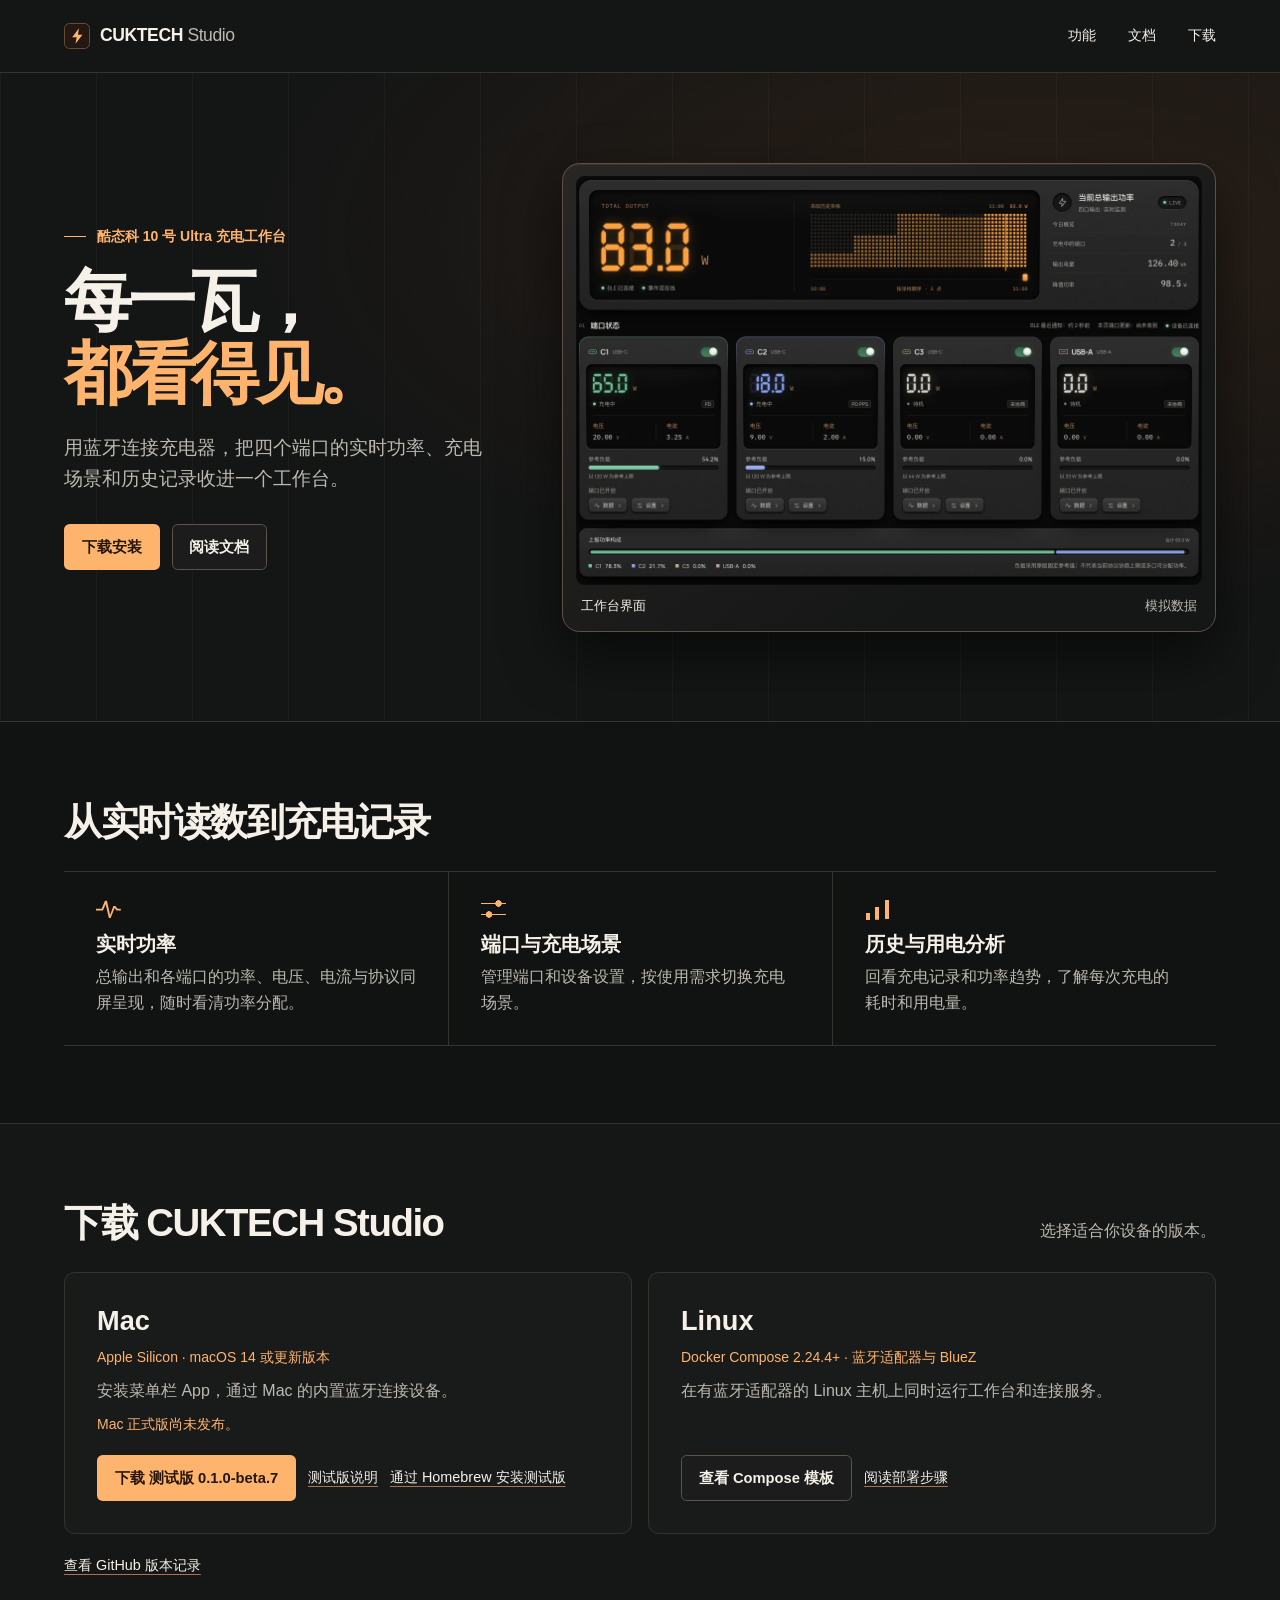
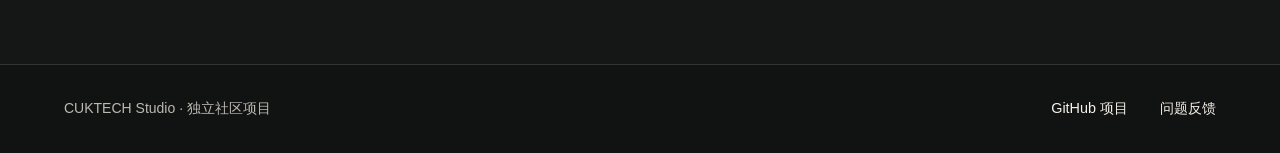
==== docs/index.html @ e1bb34a0 "Show verified public Mac downloads on the product site Agent: Codex Task: p1-release-index" ====
<!doctype html>
<html lang="zh-CN">
<head>
  <meta charset="utf-8">
  <meta name="viewport" content="width=device-width, initial-scale=1">
  <meta name="theme-color" content="#111212">
  <link rel="icon" type="image/png" sizes="64x64" href="./assets/icon.png">
  <meta name="description" content="CUKTECH Studio 是为酷态科 10 号 Ultra 打造的社区充电工作台。查看实时功率、管理端口与充电场景，并下载 Mac 或 Linux 测试版。">
  <title>CUKTECH Studio · 酷态科充电工作台</title>
  <link rel="stylesheet" href="./assets/site.css">
  <style>#mac-beta-release[hidden] { display: none; }</style>
</head>
<body>
  <a class="skip-link" href="#main">跳至正文</a>
  <header class="site-header">
    <div class="container header-inner">
      <a class="wordmark" href="./" aria-label="CUKTECH Studio 首页">
        <span class="mark" aria-hidden="true"></span>
        <span>CUKTECH <strong>Studio</strong></span>
      </a>
      <nav aria-label="主导航">
        <a href="#features">功能</a>
        <a href="./guide/">文档</a>
        <a href="#downloads">下载</a>
      </nav>
    </div>
  </header>

  <main id="main" tabindex="-1">
    <section class="hero" aria-labelledby="hero-title">
      <div class="container hero-inner">
        <div class="hero-copy">
          <p class="eyebrow">酷态科 10 号 Ultra 充电工作台</p>
          <h1 id="hero-title">每一瓦，<br><em>都看得见。</em></h1>
          <p class="hero-description">用蓝牙连接充电器，把四个端口的实时功率、充电场景和历史记录收进一个工作台。</p>
          <div class="hero-actions">
            <a class="button primary" href="#downloads">下载安装</a>
            <a class="button secondary" href="./guide/">阅读文档</a>
          </div>
        </div>

        <figure class="instrument">
          <img src="./assets/workbench.webp" width="1256" height="818" alt="工作台总览显示 83 瓦总输出，下方列出四个端口的功率、电压、电流和协议。">
          <figcaption><span>工作台界面</span><span>模拟数据</span></figcaption>
        </figure>
      </div>
    </section>

    <section class="container section" id="features" aria-labelledby="features-title">
      <div class="section-heading">
        <h2 id="features-title">从实时读数到充电记录</h2>
      </div>
      <div class="features">
        <article class="feature">
          <span class="feature-icon waveform" aria-hidden="true"></span>
          <h3>实时功率</h3>
          <p>总输出和各端口的功率、电压、电流与协议同屏呈现，随时看清功率分配。</p>
        </article>
        <article class="feature">
          <span class="feature-icon sliders" aria-hidden="true"></span>
          <h3>端口与充电场景</h3>
          <p>管理端口和设备设置，按使用需求切换充电场景。</p>
        </article>
        <article class="feature">
          <span class="feature-icon bars" aria-hidden="true"></span>
          <h3>历史与用电分析</h3>
          <p>回看充电记录和功率趋势，了解每次充电的耗时和用电量。</p>
        </article>
      </div>
    </section>

    <section class="download-section" id="downloads" aria-labelledby="downloads-title">
      <div class="container section">
        <div class="section-heading">
          <h2 id="downloads-title">下载 CUKTECH Studio</h2>
          <p>选择适合你设备的版本。</p>
        </div>
        <div class="download-grid">
          <article class="download">
            <h3>Mac</h3>
            <p class="requirements">Apple Silicon · macOS 14 或更新版本</p>
            <p>安装菜单栏 App，通过 Mac 的内置蓝牙连接设备。</p>
            <div id="mac-stable" hidden>
              <div class="download-actions">
                <a class="button primary" id="mac-stable-download"></a>
                <a class="text-link" id="mac-stable-release">正式版说明</a>
              </div>
            </div>
            <p class="requirements" id="mac-status" role="status">Mac 版本信息暂不可用，请查看 GitHub Releases。</p>
            <div class="download-actions">
              <a class="button primary" id="mac-beta-download" href="https://github.com/morty626/cuktech-studio-releases/releases">前往 Releases 下载 Mac 版</a>
              <a class="text-link" id="mac-beta-release" hidden>测试版说明</a>
              <a class="text-link" href="./guide/#homebrew">通过 Homebrew 安装测试版</a>
            </div>
          </article>
          <article class="download">
            <h3>Linux</h3>
            <p class="requirements">Docker Compose 2.24.4+ · 蓝牙适配器与 BlueZ</p>
            <p>在有蓝牙适配器的 Linux 主机上同时运行工作台和连接服务。</p>
            <div class="download-actions">
              <a class="button secondary" href="https://raw.githubusercontent.com/morty626/cuktech-studio-releases/main/docker/compose.beta.yaml">查看 Compose 模板</a>
              <a class="text-link" href="./guide/#linux">阅读部署步骤</a>
            </div>
          </article>
        </div>
        <p class="release-link"><a class="text-link" href="https://github.com/morty626/cuktech-studio-releases/releases">查看 GitHub 版本记录</a></p>
      </div>
    </section>
  </main>

  <footer class="site-footer">
    <div class="container footer-inner">
      <p>CUKTECH Studio · 独立社区项目</p>
      <nav aria-label="项目链接">
        <a href="https://github.com/morty626/cuktech-studio-releases">GitHub 项目</a>
        <a href="https://github.com/morty626/cuktech-studio-releases/issues">问题反馈</a>
      </nav>
    </div>
  </footer>
  <script>
    const releaseOrigin = 'https://github.com';
    const releasePath = '/morty626/cuktech-studio-releases/releases';
    const stableVersion = /^(0|[1-9]\d*)\.(0|[1-9]\d*)\.(0|[1-9]\d*)$/;
    const betaVersion = /^(0|[1-9]\d*)\.(0|[1-9]\d*)\.(0|[1-9]\d*)-beta\.[1-9]\d*$/;

    function publicReleasePath(value) {
      if (typeof value !== 'string') throw new Error('Missing release URL');
      const url = new URL(value);
      if (url.origin !== releaseOrigin || value !== releaseOrigin + url.pathname) {
        throw new Error('Invalid release URL');
      }
      return url.pathname;
    }

    function validateChannel(channel, entry) {
      const versionPattern = channel === 'stable' ? stableVersion : betaVersion;
      if (typeof entry?.version !== 'string' || !versionPattern.test(entry.version) ||
          typeof entry.mac_arm64?.sha256 !== 'string' || !/^[a-f0-9]{64}$/.test(entry.mac_arm64.sha256)) {
        throw new Error('Invalid channel metadata');
      }

      const tag = `v${entry.version}`;
      if (publicReleasePath(entry.release) !== `${releasePath}/tag/${tag}` ||
          publicReleasePath(entry.mac_arm64.url) !==
            `${releasePath}/download/${tag}/CUKTECH-Studio-${entry.version}-macos-arm64.zip`) {
        throw new Error('Invalid release paths');
      }
    }

    async function enhanceMacDownloads() {
      const response = await fetch('./channels.json', { mode: 'same-origin', credentials: 'omit', redirect: 'error' });
      if (!response.ok) throw new Error('Channel manifest unavailable');
      const manifest = await response.json();
      if (!manifest || typeof manifest !== 'object' || Array.isArray(manifest) ||
          Object.keys(manifest).some(channel => channel !== 'beta' && channel !== 'stable')) {
        throw new Error('Invalid channel manifest');
      }

      for (const [channel, entry] of Object.entries(manifest)) validateChannel(channel, entry);

      for (const [channel, entry] of Object.entries(manifest)) {
        const download = document.getElementById(`mac-${channel}-download`);
        const release = document.getElementById(`mac-${channel}-release`);
        const label = channel === 'stable' ? '正式版' : '测试版';
        download.href = entry.mac_arm64.url;
        download.textContent = `下载 ${label} ${entry.version}`;
        release.href = entry.release;
        release.hidden = false;
      }

      document.getElementById('mac-stable').hidden = !manifest.stable;
      const status = document.getElementById('mac-status');
      status.hidden = Boolean(manifest.stable);
      status.textContent = manifest.stable ? '' : 'Mac 正式版尚未发布。';
    }

    enhanceMacDownloads().catch(error => console.warn('Mac channel manifest:', error));
  </script>
</body>
</html>
---- docs/assets/site.css ----
:root {
  color-scheme: dark;
  --background: #111212;
  --panel: #191a1a;
  --text: #f5f1e9;
  --muted: #bcb9b1;
  --accent: #ffb46e;
  --line: #343330;
  --content: 78rem;
  --gutter: clamp(1rem, 5vw, 4.5rem);
  font-family: "Avenir Next", "PingFang SC", "Microsoft YaHei", sans-serif;
  line-height: 1.65;
}

* {
  box-sizing: border-box;
}

body {
  margin: 0;
  color: var(--text);
  background: var(--background);
}

h1, h2, h3, p, figure {
  margin: 0;
}

h1, h2, h3 {
  line-height: 1.18;
  text-wrap: balance;
}

a {
  color: inherit;
}

a:focus-visible {
  outline: 2px solid var(--accent);
  outline-offset: 5px;
}

a, section[id] {
  scroll-margin-block-start: 1.5rem;
}

p {
  color: var(--muted);
}

.container {
  width: min(var(--content), 100% - 2 * var(--gutter));
  margin-inline: auto;
}

.skip-link {
  position: absolute;
  z-index: 1;
  top: 0.75rem;
  left: var(--gutter);
  padding: 0.5rem 1rem;
  background: var(--text);
  color: #111212;
  transform: translateY(-180%);
}

.skip-link:focus {
  transform: none;
}

.site-header {
  background: #141515;
  border-block-end: 1px solid var(--line);
}

.header-inner, .footer-inner {
  display: flex;
  align-items: center;
  justify-content: space-between;
  flex-wrap: wrap;
  column-gap: 2rem;
}

.header-inner {
  min-height: 4.5rem;
}

.wordmark {
  display: inline-flex;
  min-height: 2.75rem;
  align-items: center;
  gap: 0.6rem;
  font-size: 1.1rem;
  font-weight: 750;
  letter-spacing: -0.025em;
  text-decoration: none;
}

.wordmark strong {
  color: var(--muted);
  font-weight: 500;
}

.mark {
  display: inline-grid;
  flex: none;
  width: 1.65rem;
  height: 1.65rem;
  place-items: center;
  border: 1px solid #6b4a32;
  border-radius: 0.34rem;
  background: #231912;
}

.mark::before {
  width: 0.82rem;
  height: 0.96rem;
  background: var(--accent);
  clip-path: polygon(63% 0, 12% 58%, 46% 58%, 37% 100%, 90% 42%, 56% 42%);
  content: "";
}

.header-inner nav, .footer-inner nav {
  display: flex;
  flex-wrap: wrap;
  align-items: center;
  gap: clamp(0.9rem, 3vw, 2rem);
}

.header-inner nav a, .footer-inner nav a {
  display: inline-flex;
  min-height: 2.75rem;
  align-items: center;
  font-size: 0.9rem;
  text-decoration: none;
}

.header-inner nav a:hover, .header-inner nav a[aria-current],
.footer-inner nav a:hover {
  color: var(--accent);
}

.hero {
  overflow: clip;
  border-block-end: 1px solid var(--line);
  background:
    radial-gradient(ellipse at 82% 25%, #7c451e36 0%, transparent 54%),
    repeating-linear-gradient(90deg, #ede0d009 0 1px, transparent 1px 6rem),
    #141515;
}

.hero-inner {
  display: grid;
  grid-template-columns: minmax(0, 0.82fr) minmax(0, 1.18fr);
  align-items: center;
  gap: clamp(1.75rem, 3.4vw, 3.5rem);
  padding-block: clamp(3rem, 7vw, 7rem);
}

.eyebrow {
  display: flex;
  align-items: center;
  gap: 0.7rem;
  color: var(--accent);
  font-size: 0.875rem;
  font-weight: 650;
}

.eyebrow::before {
  width: 1.35rem;
  height: 1px;
  background: currentColor;
  content: "";
}

.hero h1 {
  margin-block: 1rem 1.4rem;
  font-size: clamp(2.65rem, 5.3vw, 5rem);
  font-weight: 800;
  line-height: 1.08;
  letter-spacing: -0.065em;
}

.hero h1 em {
  color: var(--accent);
  font-style: normal;
}

.hero-description {
  max-width: 23em;
  font-size: clamp(1.03rem, 1.5vw, 1.17rem);
}

.hero-actions, .download-actions {
  display: flex;
  align-items: center;
  flex-wrap: wrap;
  gap: 0.75rem;
}

.hero-actions {
  margin-block-start: 1.85rem;
}

.button {
  display: inline-flex;
  min-height: 2.85rem;
  align-items: center;
  justify-content: center;
  padding: 0.55rem 1.05rem;
  border: 1px solid transparent;
  border-radius: 0.35rem;
  font-size: 0.92rem;
  font-weight: 650;
  text-decoration: none;
}

.primary {
  color: #261608;
  background: var(--accent);
}

.primary:hover {
  background: #ffd0a2;
}

.secondary {
  border-color: #5c5349;
  background: #1b1c1b;
}

.secondary:hover {
  border-color: var(--accent);
  color: var(--accent);
}

.instrument {
  min-width: 0;
  padding: clamp(0.5rem, 1vw, 0.85rem);
  overflow: hidden;
  border: 1px solid #5e5044;
  border-radius: clamp(0.65rem, 1.4vw, 1.1rem);
  background: linear-gradient(143deg, #292725, #151616 75%);
  box-shadow: 0 24px 55px #0008, inset 0 1px #fff1;
}

.instrument img {
  display: block;
  width: 100%;
  height: auto;
  border: 1px solid #0c0c0c;
  border-radius: 0.5rem;
  background: #101010;
}

.instrument figcaption {
  display: flex;
  justify-content: space-between;
  gap: 0.7rem;
  padding: 0.65rem 0.35rem 0.06rem;
  color: var(--muted);
  font-size: 0.8125rem;
}

.instrument figcaption span:first-child {
  color: var(--text);
}

.section {
  padding-block: clamp(3rem, 6vw, 5rem);
}

.section-heading {
  display: flex;
  align-items: baseline;
  justify-content: space-between;
  flex-wrap: wrap;
  gap: 0.65rem 1.5rem;
  margin-block-end: 1.65rem;
}

.section-heading h2, .guide h2 {
  font-size: clamp(1.65rem, 3vw, 2.45rem);
  letter-spacing: -0.038em;
}

.features {
  display: grid;
  grid-template-columns: repeat(3, minmax(0, 1fr));
  border-block: 1px solid var(--line);
}

.feature {
  padding: 1.65rem clamp(1.2rem, 2.5vw, 2rem) 1.75rem;
}

.feature + .feature {
  border-inline-start: 1px solid var(--line);
}

.feature h3, .download h3 {
  margin-block: 0.8rem 0.5rem;
  font-size: 1.25rem;
}

.feature-icon {
  display: block;
  width: 1.55rem;
  height: 1.35rem;
  color: var(--accent);
}

.waveform {
  background: currentColor;
  clip-path: polygon(0 49%, 23% 49%, 36% 12%, 44% 12%, 57% 78%, 70% 36%, 78% 36%, 87% 49%, 100% 49%, 100% 57%, 83% 57%, 75% 46%, 59% 92%, 52% 92%, 39% 28%, 28% 57%, 0 57%);
}

.sliders {
  background:
    radial-gradient(circle at 70% 25%, currentColor 0 3px, transparent 3.5px),
    radial-gradient(circle at 32% 75%, currentColor 0 3px, transparent 3.5px),
    linear-gradient(currentColor, currentColor) 0 25% / 100% 1px no-repeat,
    linear-gradient(currentColor, currentColor) 0 75% / 100% 1px no-repeat;
}

.bars {
  background:
    linear-gradient(currentColor, currentColor) 1px bottom / 4px 32% no-repeat,
    linear-gradient(currentColor, currentColor) center bottom / 4px 58% no-repeat,
    linear-gradient(currentColor, currentColor) calc(100% - 1px) bottom / 4px 88% no-repeat;
}

.download-section {
  border-block-start: 1px solid var(--line);
  background: #151616;
}

.download-grid {
  display: grid;
  grid-template-columns: repeat(2, minmax(0, 1fr));
  gap: 1rem;
}

.download {
  display: flex;
  flex-direction: column;
  align-items: flex-start;
  gap: 0.55rem;
  padding: clamp(1.25rem, 3vw, 2rem);
  border: 1px solid var(--line);
  border-radius: 0.65rem;
  background: var(--panel);
}

.download h3 {
  margin: 0;
  font-size: 1.7rem;
}

.requirements {
  color: var(--accent);
  font-size: 0.875rem;
}

.download-actions {
  margin-block-start: auto;
  padding-block-start: 0.65rem;
}

.text-link, .guide-content a {
  color: var(--text);
  text-decoration-color: #aa7250;
  text-underline-offset: 0.25em;
}

.text-link:hover, .guide-content a:hover {
  color: var(--accent);
}

.download-actions .text-link, .release-link a, .guide-nav a {
  display: inline-flex;
  min-height: 2.75rem;
  align-items: center;
  font-size: 0.9rem;
}

.release-link {
  margin-block-start: 0.6rem;
}

.site-footer {
  border-block-start: 1px solid var(--line);
}

.footer-inner {
  padding-block: 1.35rem;
}

.footer-inner p {
  font-size: 0.875rem;
}

.guide {
  max-width: 68rem;
  padding-block: clamp(2.75rem, 7vw, 5.5rem) 4rem;
}

.guide-heading {
  margin-block-end: 2.4rem;
  padding-block-end: 1.65rem;
  border-block-end: 1px solid var(--line);
}

.guide h1 {
  margin-block-end: 0.8rem;
  color: var(--accent);
  font-size: clamp(2rem, 5vw, 3.65rem);
  letter-spacing: -0.05em;
}

.guide-grid {
  display: grid;
  grid-template-columns: minmax(10rem, 0.75fr) minmax(0, 3fr);
  align-items: start;
  gap: 2.1rem;
}

.guide-nav {
  display: grid;
  position: sticky;
  top: 1.5rem;
  padding-inline-start: 0.9rem;
  border-inline-start: 1px solid #7a5236;
}

.guide-nav a:hover {
  color: var(--accent);
}

.guide-content section {
  padding-block-end: 1.75rem;
}

.guide-content section + section {
  padding-block-start: 1.75rem;
  border-block-start: 1px solid var(--line);
}

.guide-content h2 {
  margin-block-end: 0.8rem;
}

.guide-content h3 {
  margin-block: 1.25rem 0.45rem;
  font-size: 1.1rem;
}

.guide-content p + p {
  margin-block-start: 0.65rem;
}

.guide-content ol {
  padding-inline-start: 1.5em;
  color: var(--muted);
}

.guide-content li + li {
  margin-block-start: 0.35rem;
}

.guide code {
  font-family: "SFMono-Regular", Consolas, monospace;
  color: var(--accent);
  font-size: 0.9em;
  overflow-wrap: anywhere;
}

.guide pre {
  padding: 0.85rem 1rem;
  border: 1px solid var(--line);
  border-radius: 0.35rem;
  background: var(--panel);
  white-space: pre-wrap;
  overflow-wrap: anywhere;
}

@media (max-width: 57rem) {
  .hero-inner {
    grid-template-columns: minmax(0, 1fr);
  }

  .hero h1 {
    font-size: clamp(2.65rem, 8.5vw, 4.65rem);
  }

  .instrument {
    max-width: 45rem;
  }
}

@media (max-width: 42rem) {
  .features, .download-grid, .guide-grid {
    grid-template-columns: minmax(0, 1fr);
  }

  .feature {
    padding-inline: 0;
  }

  .feature + .feature {
    border-inline-start: 0;
    border-block-start: 1px solid var(--line);
  }

  .guide-nav {
    position: static;
  }
}

@media (max-width: 24rem) {
  .header-inner {
    min-height: 0;
    padding-block: 0.45rem;
  }

  .header-inner nav {
    justify-content: space-between;
    width: 100%;
  }
}
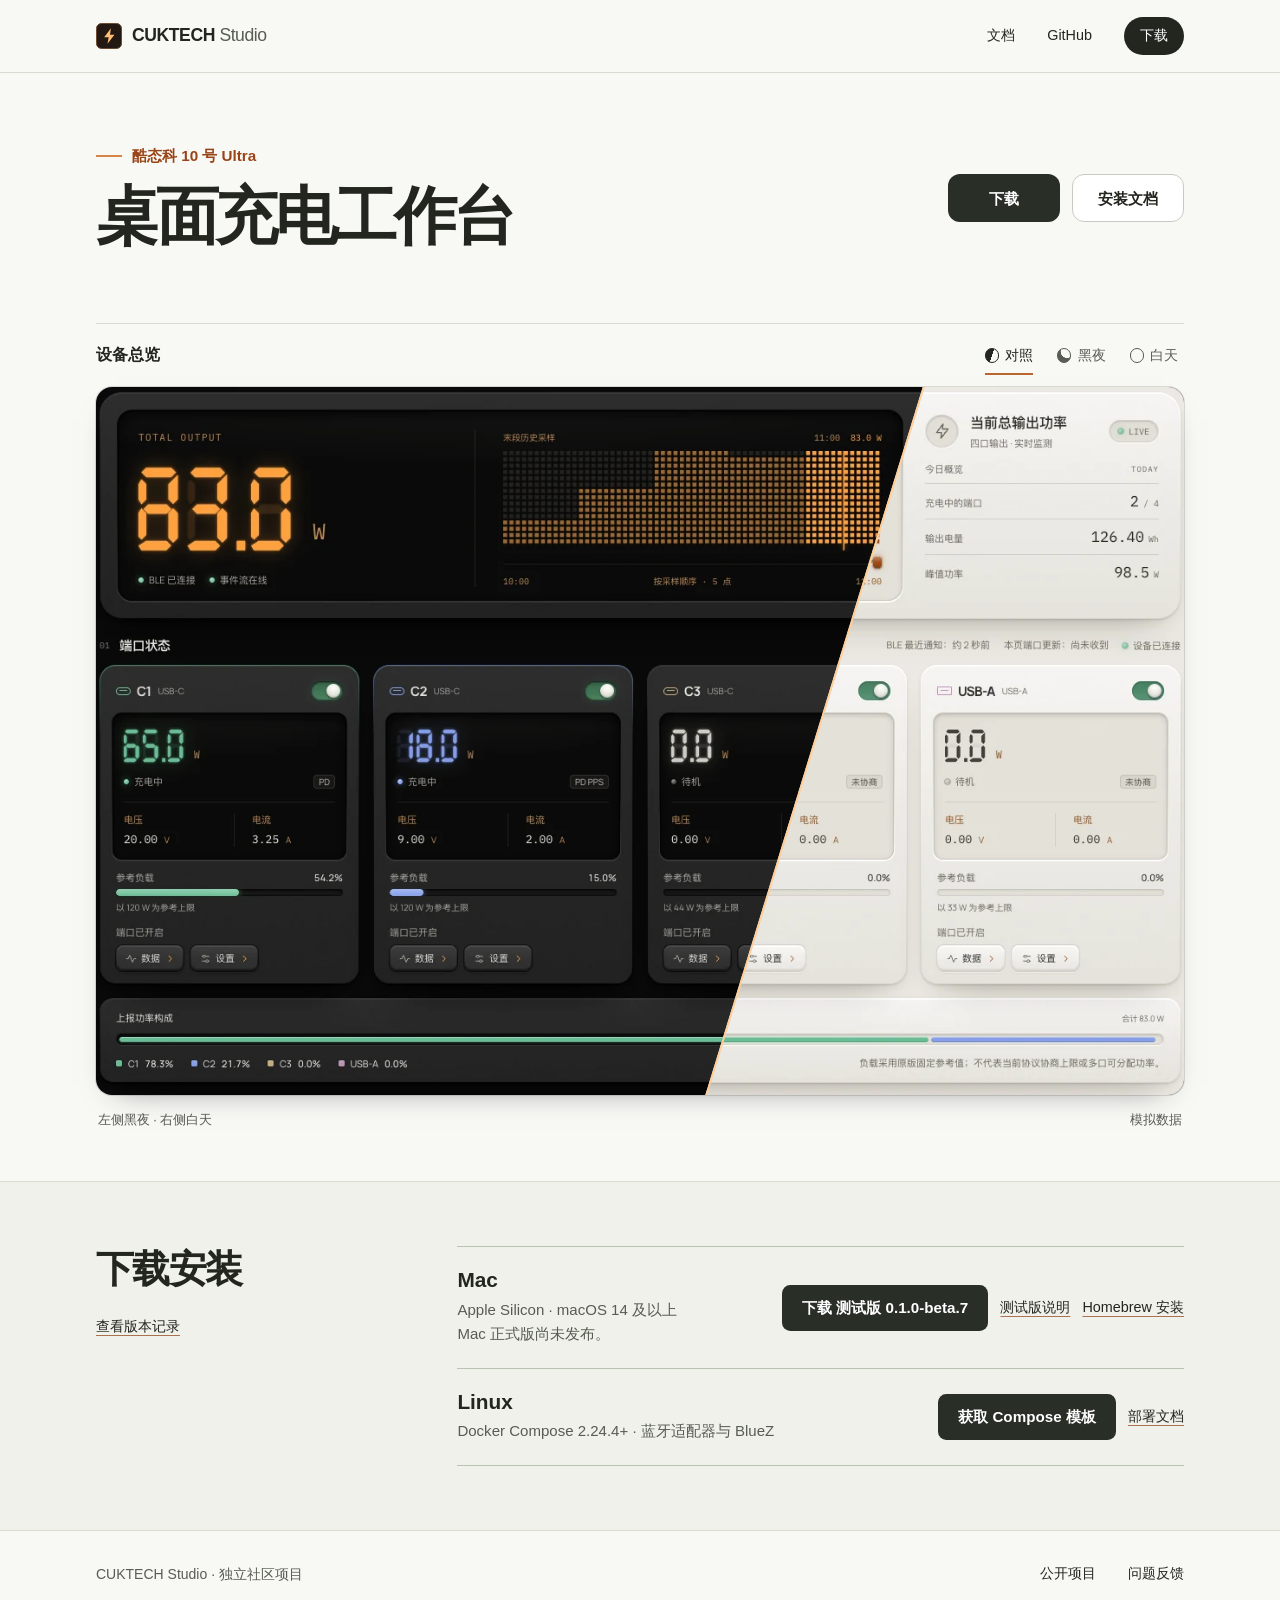
==== commit daae141c: "Publish the redesigned Studio homepage and installation guide Agent: Codex Task: beta-8-release" ====
--- a/docs/index.html
+++ b/docs/index.html
@@ -3,120 +3,129 @@
 <head>
   <meta charset="utf-8">
   <meta name="viewport" content="width=device-width, initial-scale=1">
-  <meta name="theme-color" content="#111212">
-  <link rel="icon" type="image/png" sizes="64x64" href="./assets/icon.png">
-  <meta name="description" content="CUKTECH Studio 是为酷态科 10 号 Ultra 打造的社区充电工作台。查看实时功率、管理端口与充电场景，并下载 Mac 或 Linux 测试版。">
+  <meta name="theme-color" content="#f8f8f5">
+  <meta name="description" content="CUKTECH Studio 是酷态科 10 号 Ultra 的蓝牙充电工作台。提供 Mac 和 Linux 下载及安装文档。">
   <title>CUKTECH Studio · 酷态科充电工作台</title>
+  <link rel="icon" type="image/png" href="./assets/icon.png">
   <link rel="stylesheet" href="./assets/site.css">
   <style>#mac-beta-release[hidden] { display: none; }</style>
 </head>
-<body>
+<body class="home">
   <a class="skip-link" href="#main">跳至正文</a>
   <header class="site-header">
     <div class="container header-inner">
-      <a class="wordmark" href="./" aria-label="CUKTECH Studio 首页">
-        <span class="mark" aria-hidden="true"></span>
-        <span>CUKTECH <strong>Studio</strong></span>
+      <a class="wordmark" href="./index.html" aria-label="CUKTECH Studio 首页">
+        <span class="mark" aria-hidden="true"></span><span>CUKTECH <strong>Studio</strong></span>
       </a>
       <nav aria-label="主导航">
-        <a href="#features">功能</a>
-        <a href="./guide/">文档</a>
-        <a href="#downloads">下载</a>
+        <a href="./guide/index.html">文档</a>
+        <a href="https://github.com/morty626/cuktech-studio-releases">GitHub</a>
+        <a class="nav-download" href="#downloads">下载</a>
       </nav>
     </div>
   </header>
 
   <main id="main" tabindex="-1">
     <section class="hero" aria-labelledby="hero-title">
-      <div class="container hero-inner">
-        <div class="hero-copy">
-          <p class="eyebrow">酷态科 10 号 Ultra 充电工作台</p>
-          <h1 id="hero-title">每一瓦，<br><em>都看得见。</em></h1>
-          <p class="hero-description">用蓝牙连接充电器，把四个端口的实时功率、充电场景和历史记录收进一个工作台。</p>
-          <div class="hero-actions">
-            <a class="button primary" href="#downloads">下载安装</a>
-            <a class="button secondary" href="./guide/">阅读文档</a>
+      <div class="intro container">
+        <div>
+          <p class="hardware">酷态科 10 号 Ultra</p>
+          <h1 id="hero-title">桌面充电工作台</h1>
+        </div>
+        <div class="actions">
+          <a class="button solid" href="#downloads">下载</a>
+          <a class="button outline" href="./guide/index.html">安装文档</a>
+        </div>
+      </div>
+      <div class="stage container" id="preview">
+        <fieldset class="instrument">
+          <legend class="visually-hidden">工作台外观预览</legend>
+          <div class="preview-header">
+            <span class="preview-title">设备总览</span>
+            <div class="mode-picker">
+              <label><input type="radio" name="appearance" value="compare" checked><span>对照</span></label>
+              <label><input type="radio" name="appearance" value="night"><span>黑夜</span></label>
+              <label><input type="radio" name="appearance" value="day"><span>白天</span></label>
+            </div>
           </div>
-        </div>
-
-        <figure class="instrument">
-          <img src="./assets/workbench.webp" width="1256" height="818" alt="工作台总览显示 83 瓦总输出，下方列出四个端口的功率、电压、电流和协议。">
-          <figcaption><span>工作台界面</span><span>模拟数据</span></figcaption>
-        </figure>
+          <figure>
+            <div class="preview-screen">
+              <img src="./assets/workbench.webp" width="1256" height="818" alt="模拟充电读数：C1 输出 65 W，C2 输出 18 W，总输出 83 W。">
+              <img class="day-view" src="./assets/workbench-day.webp" width="1256" height="818" alt="">
+            </div>
+            <figcaption>
+              <span class="caption-compare">左侧黑夜 · 右侧白天</span>
+              <span class="caption-night">黑夜模式</span>
+              <span class="caption-day">白天模式</span>
+              <span>模拟数据</span>
+            </figcaption>
+          </figure>
+        </fieldset>
       </div>
     </section>
 
-    <section class="container section" id="features" aria-labelledby="features-title">
-      <div class="section-heading">
-        <h2 id="features-title">从实时读数到充电记录</h2>
-      </div>
-      <div class="features">
-        <article class="feature">
-          <span class="feature-icon waveform" aria-hidden="true"></span>
-          <h3>实时功率</h3>
-          <p>总输出和各端口的功率、电压、电流与协议同屏呈现，随时看清功率分配。</p>
-        </article>
-        <article class="feature">
-          <span class="feature-icon sliders" aria-hidden="true"></span>
-          <h3>端口与充电场景</h3>
-          <p>管理端口和设备设置，按使用需求切换充电场景。</p>
-        </article>
-        <article class="feature">
-          <span class="feature-icon bars" aria-hidden="true"></span>
-          <h3>历史与用电分析</h3>
-          <p>回看充电记录和功率趋势，了解每次充电的耗时和用电量。</p>
-        </article>
-      </div>
-    </section>
-
-    <section class="download-section" id="downloads" aria-labelledby="downloads-title">
-      <div class="container section">
-        <div class="section-heading">
-          <h2 id="downloads-title">下载 CUKTECH Studio</h2>
-          <p>选择适合你设备的版本。</p>
+    <section class="install" id="downloads" aria-labelledby="download-title">
+      <div class="container install-inner">
+        <div class="install-heading">
+          <h2 id="download-title">下载安装</h2>
+          <a class="text-link" href="https://github.com/morty626/cuktech-studio-releases/releases">查看版本记录</a>
         </div>
-        <div class="download-grid">
-          <article class="download">
-            <h3>Mac</h3>
-            <p class="requirements">Apple Silicon · macOS 14 或更新版本</p>
-            <p>安装菜单栏 App，通过 Mac 的内置蓝牙连接设备。</p>
-            <div id="mac-stable" hidden>
-              <div class="download-actions">
-                <a class="button primary" id="mac-stable-download"></a>
-                <a class="text-link" id="mac-stable-release">正式版说明</a>
+        <div class="platform-list">
+          <article class="platform">
+            <div>
+              <h3>Mac</h3>
+              <p>Apple Silicon · macOS 14 及以上</p>
+              <p id="mac-status" role="status">Mac 版本信息暂不可用，请查看 GitHub Releases。</p>
+            </div>
+            <div>
+              <div id="mac-stable" hidden>
+                <div class="platform-actions">
+                  <a class="button solid" id="mac-stable-download"></a>
+                  <a class="text-link" id="mac-stable-release">正式版说明</a>
+                </div>
+              </div>
+              <div class="platform-actions">
+                <a class="button solid" id="mac-beta-download" href="https://github.com/morty626/cuktech-studio-releases/releases">前往 Releases 下载 Mac 版</a>
+                <a class="text-link" id="mac-beta-release" hidden>测试版说明</a>
+                <a class="text-link" href="./guide/index.html#homebrew">Homebrew 安装</a>
               </div>
             </div>
-            <p class="requirements" id="mac-status" role="status">Mac 版本信息暂不可用，请查看 GitHub Releases。</p>
-            <div class="download-actions">
-              <a class="button primary" id="mac-beta-download" href="https://github.com/morty626/cuktech-studio-releases/releases">前往 Releases 下载 Mac 版</a>
-              <a class="text-link" id="mac-beta-release" hidden>测试版说明</a>
-              <a class="text-link" href="./guide/#homebrew">通过 Homebrew 安装测试版</a>
-            </div>
           </article>
-          <article class="download">
-            <h3>Linux</h3>
-            <p class="requirements">Docker Compose 2.24.4+ · 蓝牙适配器与 BlueZ</p>
-            <p>在有蓝牙适配器的 Linux 主机上同时运行工作台和连接服务。</p>
-            <div class="download-actions">
-              <a class="button secondary" href="https://raw.githubusercontent.com/morty626/cuktech-studio-releases/main/docker/compose.beta.yaml">查看 Compose 模板</a>
-              <a class="text-link" href="./guide/#linux">阅读部署步骤</a>
+          <article class="platform">
+            <div><h3>Linux</h3><p>Docker Compose 2.24.4+ · 蓝牙适配器与 BlueZ</p></div>
+            <div class="platform-actions">
+              <a class="button solid" href="https://raw.githubusercontent.com/morty626/cuktech-studio-releases/main/docker/compose.beta.yaml">获取 Compose 模板</a>
+              <a class="text-link" href="./guide/index.html#linux">部署文档</a>
             </div>
           </article>
         </div>
-        <p class="release-link"><a class="text-link" href="https://github.com/morty626/cuktech-studio-releases/releases">查看 GitHub 版本记录</a></p>
       </div>
     </section>
   </main>
-
   <footer class="site-footer">
     <div class="container footer-inner">
       <p>CUKTECH Studio · 独立社区项目</p>
       <nav aria-label="项目链接">
-        <a href="https://github.com/morty626/cuktech-studio-releases">GitHub 项目</a>
+        <a href="https://github.com/morty626/cuktech-studio-releases">公开项目</a>
         <a href="https://github.com/morty626/cuktech-studio-releases/issues">问题反馈</a>
       </nav>
     </div>
   </footer>
+  <script>
+    const screenPreview = document.querySelector('.preview-screen');
+    function positionDivider() {
+      const bounds = screenPreview.getBoundingClientRect();
+      const top = bounds.top + window.scrollY;
+      const start = Math.max(0, top - window.innerHeight * 0.65);
+      const end = top + bounds.height * 0.25;
+      const progress = Math.max(0, Math.min(1, (window.scrollY - start) / (end - start)));
+      screenPreview.style.setProperty('--night-width', (66 - 44 * progress) + '%');
+    }
+    window.addEventListener('scroll', positionDivider, { passive: true });
+    window.addEventListener('resize', positionDivider);
+    window.addEventListener('pageshow', positionDivider);
+    positionDivider();
+  </script>
   <script>
     const releaseOrigin = 'https://github.com';
     const releasePath = '/morty626/cuktech-studio-releases/releases';
--- a/docs/assets/site.css
+++ b/docs/assets/site.css
@@ -1,12 +1,12 @@
 :root {
-  color-scheme: dark;
-  --background: #111212;
-  --panel: #191a1a;
-  --text: #f5f1e9;
-  --muted: #bcb9b1;
-  --accent: #ffb46e;
-  --line: #343330;
-  --content: 78rem;
+  color-scheme: light;
+  --background: #f8f8f5;
+  --panel: #fff;
+  --text: #23251f;
+  --muted: #585c52;
+  --accent: #984417;
+  --line: #d9dbd1;
+  --content: 68rem;
   --gutter: clamp(1rem, 5vw, 4.5rem);
   font-family: "Avenir Next", "PingFang SC", "Microsoft YaHei", sans-serif;
   line-height: 1.65;
@@ -60,7 +60,7 @@
   left: var(--gutter);
   padding: 0.5rem 1rem;
   background: var(--text);
-  color: #111212;
+  color: #fff;
   transform: translateY(-180%);
 }
 
@@ -69,7 +69,7 @@
 }
 
 .site-header {
-  background: #141515;
+  background: var(--background);
   border-block-end: 1px solid var(--line);
 }
 
@@ -115,7 +115,7 @@
 .mark::before {
   width: 0.82rem;
   height: 0.96rem;
-  background: var(--accent);
+  background: #ffbd76;
   clip-path: polygon(63% 0, 12% 58%, 46% 58%, 37% 100%, 90% 42%, 56% 42%);
   content: "";
 }
@@ -140,66 +140,54 @@
   color: var(--accent);
 }
 
+.header-inner nav .nav-download {
+  min-height: 2.35rem;
+  padding-inline: 1rem;
+  background: var(--text);
+  color: #fff;
+  border-radius: 2rem;
+}
+
 .hero {
-  overflow: clip;
-  border-block-end: 1px solid var(--line);
-  background:
-    radial-gradient(ellipse at 82% 25%, #7c451e36 0%, transparent 54%),
-    repeating-linear-gradient(90deg, #ede0d009 0 1px, transparent 1px 6rem),
-    #141515;
-}
-
-.hero-inner {
+  padding-block-end: clamp(2rem, 4vw, 4rem);
+}
+
+.intro {
   display: grid;
-  grid-template-columns: minmax(0, 0.82fr) minmax(0, 1.18fr);
-  align-items: center;
-  gap: clamp(1.75rem, 3.4vw, 3.5rem);
-  padding-block: clamp(3rem, 7vw, 7rem);
-}
-
-.eyebrow {
+  grid-template-columns: minmax(0, 1fr) auto;
+  align-items: center;
+  gap: 1.3rem 3rem;
+  padding-block: clamp(2.5rem, 5.5vw, 5rem);
+}
+
+.hardware {
   display: flex;
   align-items: center;
-  gap: 0.7rem;
+  gap: 0.65rem;
   color: var(--accent);
-  font-size: 0.875rem;
+  font-size: 0.95rem;
   font-weight: 650;
 }
 
-.eyebrow::before {
-  width: 1.35rem;
-  height: 1px;
-  background: currentColor;
+.hardware::before {
   content: "";
+  width: 1.6rem;
+  height: 2px;
+  background: #d78648;
 }
 
 .hero h1 {
-  margin-block: 1rem 1.4rem;
-  font-size: clamp(2.65rem, 5.3vw, 5rem);
-  font-weight: 800;
-  line-height: 1.08;
-  letter-spacing: -0.065em;
-}
-
-.hero h1 em {
-  color: var(--accent);
-  font-style: normal;
-}
-
-.hero-description {
-  max-width: 23em;
-  font-size: clamp(1.03rem, 1.5vw, 1.17rem);
-}
-
-.hero-actions, .download-actions {
+  margin-block: 0.65rem 0;
+  font-size: clamp(2.35rem, 4.9vw, 4.1rem);
+  font-weight: 650;
+  letter-spacing: -0.055em;
+}
+
+.actions, .platform-actions {
   display: flex;
   align-items: center;
   flex-wrap: wrap;
   gap: 0.75rem;
-}
-
-.hero-actions {
-  margin-block-start: 1.85rem;
 }
 
 .button {
@@ -207,165 +195,232 @@
   min-height: 2.85rem;
   align-items: center;
   justify-content: center;
-  padding: 0.55rem 1.05rem;
+  padding: 0.5rem 1.2rem;
   border: 1px solid transparent;
-  border-radius: 0.35rem;
-  font-size: 0.92rem;
+  border-radius: 0.52rem;
+  font-size: 0.95rem;
   font-weight: 650;
   text-decoration: none;
 }
 
-.primary {
-  color: #261608;
-  background: var(--accent);
-}
-
-.primary:hover {
-  background: #ffd0a2;
-}
-
-.secondary {
-  border-color: #5c5349;
-  background: #1b1c1b;
-}
-
-.secondary:hover {
-  border-color: var(--accent);
-  color: var(--accent);
+.actions .button {
+  min-width: 7rem;
+  min-height: 3rem;
+  border-radius: 0.75rem;
+}
+
+.actions .button:active {
+  box-shadow: inset 0 2px 4px #0002;
+}
+
+.outline {
+  border-color: #c8cbc3;
+  color: var(--text);
+  background: var(--panel);
+}
+
+.outline:hover {
+  border-color: #969d90;
+  background: #f0f2ed;
+}
+
+.stage {
+  border-block-start: 1px solid var(--line);
 }
 
 .instrument {
   min-width: 0;
-  padding: clamp(0.5rem, 1vw, 0.85rem);
+  margin: auto;
+  padding: 0;
+  border: 0;
+}
+
+.visually-hidden, .mode-picker input {
+  position: absolute;
+  width: 1px;
+  height: 1px;
   overflow: hidden;
-  border: 1px solid #5e5044;
-  border-radius: clamp(0.65rem, 1.4vw, 1.1rem);
-  background: linear-gradient(143deg, #292725, #151616 75%);
-  box-shadow: 0 24px 55px #0008, inset 0 1px #fff1;
-}
-
-.instrument img {
+  clip-path: inset(50%);
+  white-space: nowrap;
+}
+
+.preview-header, .instrument figcaption {
+  display: flex;
+  align-items: center;
+  justify-content: space-between;
+  gap: 0.5rem;
+  flex-wrap: wrap;
+}
+
+.preview-header {
+  min-height: 3.9rem;
+  gap: 0.3rem;
+}
+
+.preview-title {
+  font-size: 1rem;
+  font-weight: 650;
+}
+
+.mode-picker {
+  display: flex;
+  gap: clamp(0.2rem, 1vw, 1rem);
+}
+
+.mode-picker label {
+  position: relative;
+  cursor: pointer;
+}
+
+.mode-picker span {
+  position: relative;
+  display: inline-flex;
+  gap: 0.4rem;
+  min-height: 2.75rem;
+  align-items: center;
+  padding-inline: 0.35rem;
+  font-size: 0.875rem;
+  color: var(--muted);
+}
+
+.mode-picker span::before {
+  content: "";
+  width: 0.76rem;
+  height: 0.76rem;
+  border: 1px solid currentColor;
+  border-radius: 50%;
+}
+
+.mode-picker [value="compare"] + span::before {
+  background: linear-gradient(110deg, currentColor 50%, transparent 50%);
+}
+
+.mode-picker [value="night"] + span::before {
+  background: radial-gradient(circle at 76% 19%, transparent 45%, currentColor 48%);
+}
+
+.mode-picker span::after {
+  content: "";
+  position: absolute;
+  inset: auto 0.35rem 0.15rem;
+  height: 2px;
+  background: transparent;
+}
+
+.mode-picker label:hover span, .mode-picker :checked + span { color: var(--text); }
+
+.mode-picker :checked + span::after {
+  background: #b9662f;
+}
+
+.mode-picker :focus-visible + span {
+  outline: 2px solid var(--accent);
+  outline-offset: 2px;
+}
+
+.preview-screen {
+  --night-width: 50%;
+  --cut-top: calc(var(--night-width) + 10%);
+  --cut-bottom: calc(var(--night-width) - 10%);
+  position: relative;
+  display: grid;
+  grid-template-columns: minmax(0, 1fr);
+  overflow: hidden;
+  isolation: isolate;
+  border-radius: clamp(0.55rem, 1.5vw, 1rem);
+  box-shadow: 0 12px 30px -21px #20251d9e, 0 0 0 1px #292b2426;
+}
+
+.preview-screen::after {
+  position: absolute;
+  inset: 0;
+  pointer-events: none;
+  background: #ffce99;
+  clip-path: polygon(var(--cut-top) 0, calc(var(--cut-top) + 2px) 0,
+                     calc(var(--cut-bottom) + 2px) 100%, var(--cut-bottom) 100%);
+  content: "";
+}
+
+.instrument:has(:checked:not([value="compare"])) .preview-screen::after,
+.instrument .caption-night, .instrument .caption-day,
+.instrument:has(:checked:not([value="compare"])) .caption-compare {
+  display: none;
+}
+
+.instrument:has([value="night"]:checked) .caption-night,
+.instrument:has([value="day"]:checked) .caption-day {
+  display: inline;
+}
+
+.day-view {
+  clip-path: polygon(var(--cut-top) 0, 100% 0, 100% 100%, var(--cut-bottom) 100%);
+}
+
+.instrument:has([value="night"]:checked) .day-view {
+  display: none;
+}
+
+.instrument:has([value="day"]:checked) .day-view {
+  clip-path: none;
+}
+
+@media (prefers-reduced-motion: reduce) {
+  .preview-screen {
+    --cut-top: 60%;
+    --cut-bottom: 40%;
+  }
+}
+
+.preview-screen img {
+  grid-area: 1 / 1;
   display: block;
   width: 100%;
   height: auto;
-  border: 1px solid #0c0c0c;
-  border-radius: 0.5rem;
   background: #101010;
 }
 
 .instrument figcaption {
-  display: flex;
-  justify-content: space-between;
-  gap: 0.7rem;
-  padding: 0.65rem 0.35rem 0.06rem;
+  padding: 0.85rem 0.1rem 0;
   color: var(--muted);
   font-size: 0.8125rem;
 }
 
-.instrument figcaption span:first-child {
-  color: var(--text);
-}
-
-.section {
-  padding-block: clamp(3rem, 6vw, 5rem);
-}
-
-.section-heading {
-  display: flex;
-  align-items: baseline;
-  justify-content: space-between;
-  flex-wrap: wrap;
-  gap: 0.65rem 1.5rem;
-  margin-block-end: 1.65rem;
-}
-
-.section-heading h2, .guide h2 {
-  font-size: clamp(1.65rem, 3vw, 2.45rem);
-  letter-spacing: -0.038em;
-}
-
-.features {
+.install h2 {
+  margin-block-end: 0.85rem;
+  font-size: clamp(1.7rem, 3vw, 2.65rem);
+  letter-spacing: -0.045em;
+}
+
+.platform h3 { font-size: 1.3rem; }
+
+.install {
+  padding-block: clamp(2.5rem, 5vw, 5rem);
+  border-block: 1px solid var(--line);
+  background: #f0f1eb;
+}
+
+.install-inner {
   display: grid;
-  grid-template-columns: repeat(3, minmax(0, 1fr));
-  border-block: 1px solid var(--line);
-}
-
-.feature {
-  padding: 1.65rem clamp(1.2rem, 2.5vw, 2rem) 1.75rem;
-}
-
-.feature + .feature {
-  border-inline-start: 1px solid var(--line);
-}
-
-.feature h3, .download h3 {
-  margin-block: 0.8rem 0.5rem;
-  font-size: 1.25rem;
-}
-
-.feature-icon {
-  display: block;
-  width: 1.55rem;
-  height: 1.35rem;
-  color: var(--accent);
-}
-
-.waveform {
-  background: currentColor;
-  clip-path: polygon(0 49%, 23% 49%, 36% 12%, 44% 12%, 57% 78%, 70% 36%, 78% 36%, 87% 49%, 100% 49%, 100% 57%, 83% 57%, 75% 46%, 59% 92%, 52% 92%, 39% 28%, 28% 57%, 0 57%);
-}
-
-.sliders {
-  background:
-    radial-gradient(circle at 70% 25%, currentColor 0 3px, transparent 3.5px),
-    radial-gradient(circle at 32% 75%, currentColor 0 3px, transparent 3.5px),
-    linear-gradient(currentColor, currentColor) 0 25% / 100% 1px no-repeat,
-    linear-gradient(currentColor, currentColor) 0 75% / 100% 1px no-repeat;
-}
-
-.bars {
-  background:
-    linear-gradient(currentColor, currentColor) 1px bottom / 4px 32% no-repeat,
-    linear-gradient(currentColor, currentColor) center bottom / 4px 58% no-repeat,
-    linear-gradient(currentColor, currentColor) calc(100% - 1px) bottom / 4px 88% no-repeat;
-}
-
-.download-section {
-  border-block-start: 1px solid var(--line);
-  background: #151616;
-}
-
-.download-grid {
+  grid-template-columns: 0.68fr 1.5fr;
+  align-items: start;
+  gap: 2rem;
+}
+
+.platform {
   display: grid;
-  grid-template-columns: repeat(2, minmax(0, 1fr));
+  grid-template-columns: minmax(0, 1fr) auto;
+  align-items: center;
   gap: 1rem;
-}
-
-.download {
-  display: flex;
-  flex-direction: column;
-  align-items: flex-start;
-  gap: 0.55rem;
-  padding: clamp(1.25rem, 3vw, 2rem);
-  border: 1px solid var(--line);
-  border-radius: 0.65rem;
-  background: var(--panel);
-}
-
-.download h3 {
-  margin: 0;
-  font-size: 1.7rem;
-}
-
-.requirements {
-  color: var(--accent);
-  font-size: 0.875rem;
-}
-
-.download-actions {
-  margin-block-start: auto;
-  padding-block-start: 0.65rem;
-}
+  padding-block: 1.3rem;
+  border-block-start: 1px solid #bac2b3;
+}
+
+.platform:last-child { border-block-end: 1px solid #bac2b3; }
+.platform h3 { margin-block-end: 0.3rem; }
+.platform p { font-size: 0.94rem; }
+.platform-actions { justify-content: flex-end; }
+.solid { background: #292e27; color: #fff; }
+.solid:hover { background: #404739; }
 
 .text-link, .guide-content a {
   color: var(--text);
@@ -373,23 +428,21 @@
   text-underline-offset: 0.25em;
 }
 
-.text-link:hover, .guide-content a:hover {
-  color: var(--accent);
-}
-
-.download-actions .text-link, .release-link a, .guide-nav a {
+.text-link:hover, .guide-content a:hover { color: var(--accent); }
+.text-link, .guide-nav a {
   display: inline-flex;
   min-height: 2.75rem;
   align-items: center;
   font-size: 0.9rem;
 }
 
-.release-link {
-  margin-block-start: 0.6rem;
+.guide h2 {
+  font-size: clamp(1.65rem, 3vw, 2.45rem);
+  letter-spacing: -0.038em;
 }
 
 .site-footer {
-  border-block-start: 1px solid var(--line);
+  background: var(--background);
 }
 
 .footer-inner {
@@ -413,7 +466,7 @@
 
 .guide h1 {
   margin-block-end: 0.8rem;
-  color: var(--accent);
+  color: var(--text);
   font-size: clamp(2rem, 5vw, 3.65rem);
   letter-spacing: -0.05em;
 }
@@ -430,9 +483,10 @@
   position: sticky;
   top: 1.5rem;
   padding-inline-start: 0.9rem;
-  border-inline-start: 1px solid #7a5236;
-}
-
+  border-inline-start: 2px solid #d28b54;
+}
+
+.guide-nav a { text-decoration: none; }
 .guide-nav a:hover {
   color: var(--accent);
 }
@@ -478,46 +532,27 @@
 .guide pre {
   padding: 0.85rem 1rem;
   border: 1px solid var(--line);
-  border-radius: 0.35rem;
+  border-radius: 0.5rem;
   background: var(--panel);
   white-space: pre-wrap;
   overflow-wrap: anywhere;
 }
 
-@media (max-width: 57rem) {
-  .hero-inner {
-    grid-template-columns: minmax(0, 1fr);
-  }
-
-  .hero h1 {
-    font-size: clamp(2.65rem, 8.5vw, 4.65rem);
-  }
-
-  .instrument {
-    max-width: 45rem;
-  }
+@media (max-width: 54rem) {
+  .intro { grid-template-columns: 1fr; }
+  .install-inner { grid-template-columns: 1fr; gap: 1rem; }
 }
 
 @media (max-width: 42rem) {
-  .features, .download-grid, .guide-grid {
-    grid-template-columns: minmax(0, 1fr);
-  }
-
-  .feature {
-    padding-inline: 0;
-  }
-
-  .feature + .feature {
-    border-inline-start: 0;
-    border-block-start: 1px solid var(--line);
-  }
-
-  .guide-nav {
-    position: static;
-  }
-}
-
-@media (max-width: 24rem) {
+  .guide-grid, .platform { grid-template-columns: minmax(0, 1fr); }
+  .guide-nav { position: static; }
+  .platform-actions { justify-content: flex-start; }
+  .header-inner { column-gap: 0.65rem; }
+  .header-inner nav { gap: 0.8rem; }
+  .header-inner nav .nav-download { padding-inline: 0.75rem; }
+}
+
+@media (max-width: 26rem) {
   .header-inner {
     min-height: 0;
     padding-block: 0.45rem;
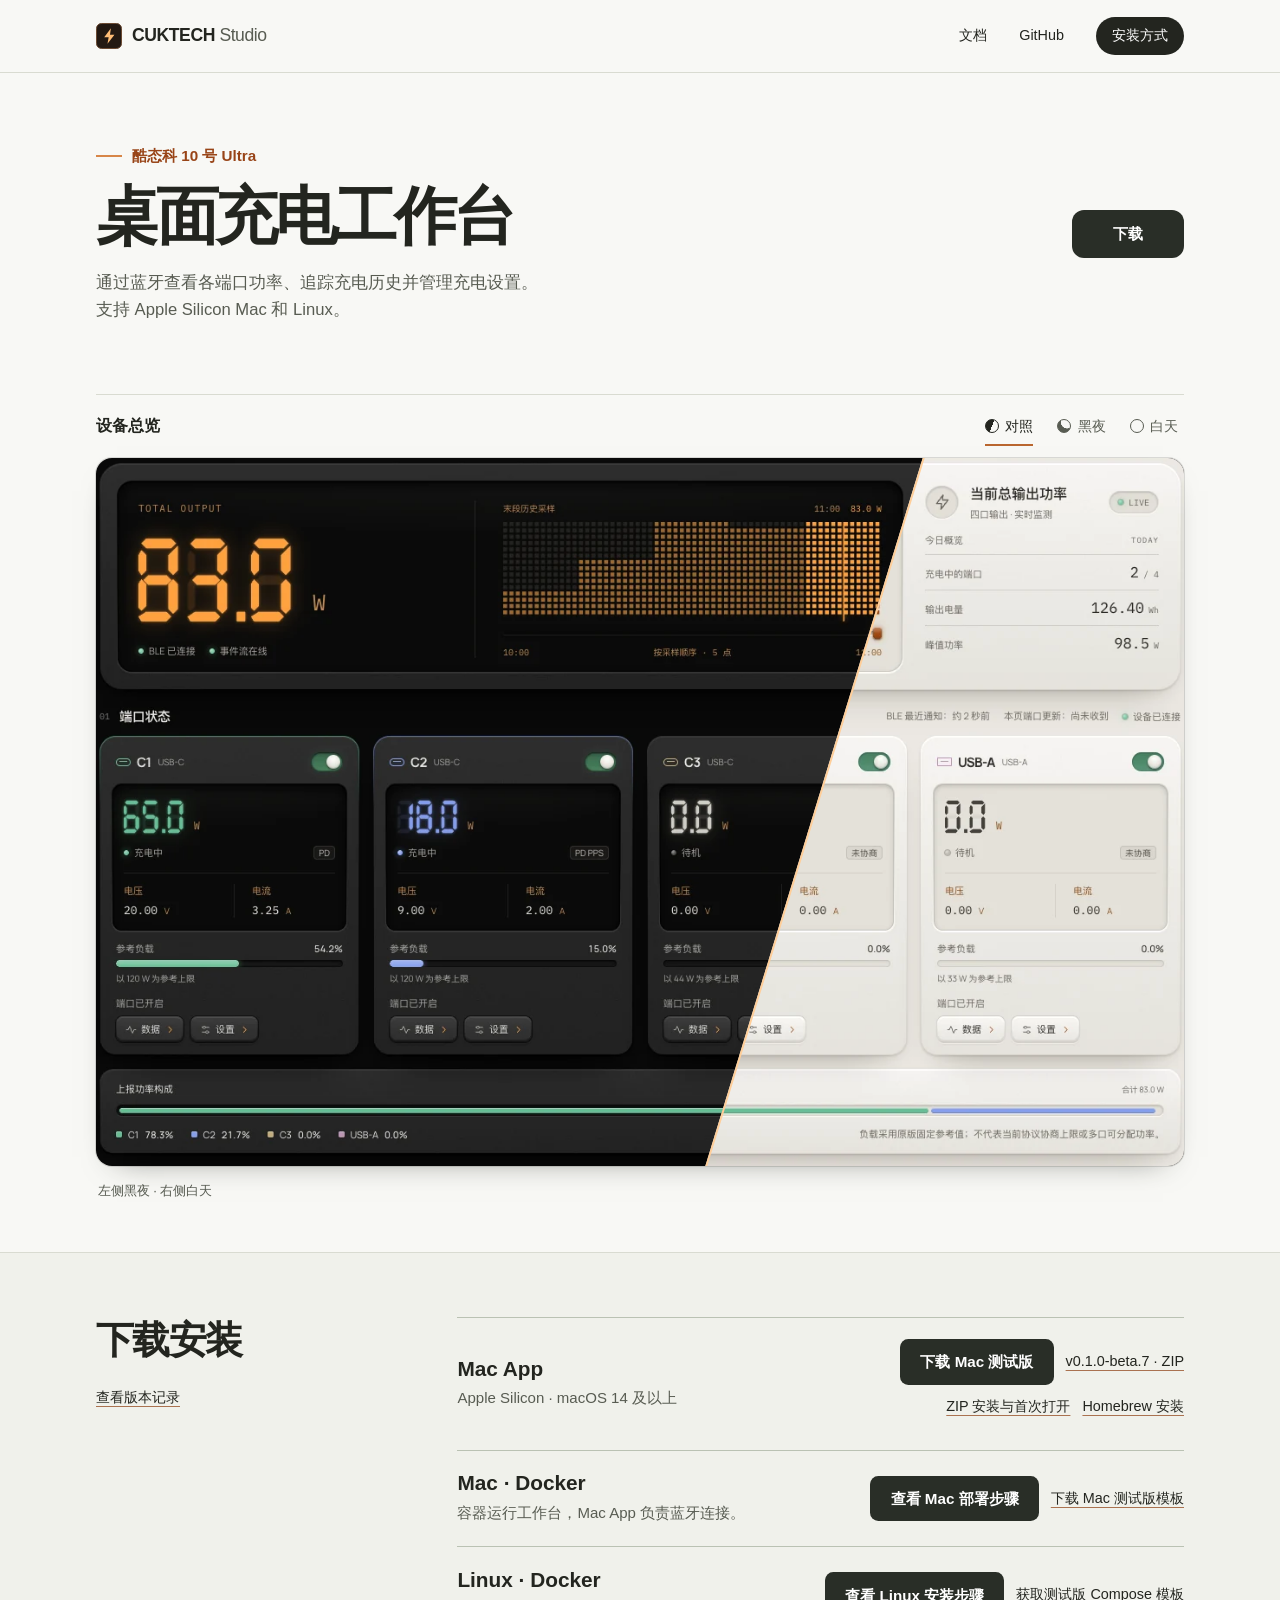
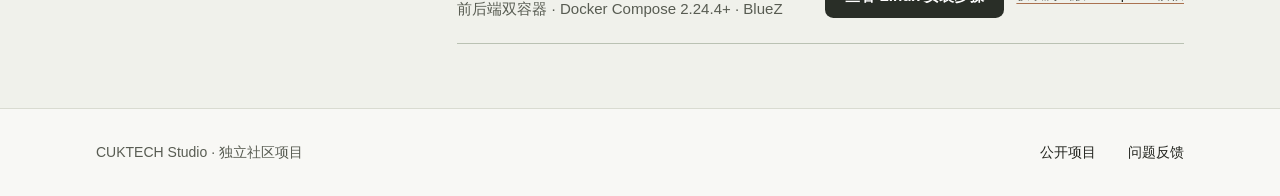
==== commit 84540a5b: "Clarify platform downloads and add Mac Docker setup Agent: Codex Task: beta-9-download-page" ====
--- a/docs/index.html
+++ b/docs/index.html
@@ -20,7 +20,7 @@
       <nav aria-label="主导航">
         <a href="./guide/index.html">文档</a>
         <a href="https://github.com/morty626/cuktech-studio-releases">GitHub</a>
-        <a class="nav-download" href="#downloads">下载</a>
+        <a class="nav-download" href="#downloads">安装方式</a>
       </nav>
     </div>
   </header>
@@ -31,10 +31,10 @@
         <div>
           <p class="hardware">酷态科 10 号 Ultra</p>
           <h1 id="hero-title">桌面充电工作台</h1>
+          <p class="hero-description">通过蓝牙查看各端口功率、追踪充电历史并管理充电设置。<br>支持 Apple Silicon Mac 和 Linux。</p>
         </div>
         <div class="actions">
           <a class="button solid" href="#downloads">下载</a>
-          <a class="button outline" href="./guide/index.html">安装文档</a>
         </div>
       </div>
       <div class="stage container" id="preview">
@@ -57,7 +57,6 @@
               <span class="caption-compare">左侧黑夜 · 右侧白天</span>
               <span class="caption-night">黑夜模式</span>
               <span class="caption-day">白天模式</span>
-              <span>模拟数据</span>
             </figcaption>
           </figure>
         </fieldset>
@@ -73,7 +72,7 @@
         <div class="platform-list">
           <article class="platform">
             <div>
-              <h3>Mac</h3>
+              <h3>Mac App</h3>
               <p>Apple Silicon · macOS 14 及以上</p>
               <p id="mac-status" role="status">Mac 版本信息暂不可用，请查看 GitHub Releases。</p>
             </div>
@@ -84,18 +83,28 @@
                   <a class="text-link" id="mac-stable-release">正式版说明</a>
                 </div>
               </div>
-              <div class="platform-actions">
+              <div id="mac-beta"><div class="platform-actions">
                 <a class="button solid" id="mac-beta-download" href="https://github.com/morty626/cuktech-studio-releases/releases">前往 Releases 下载 Mac 版</a>
                 <a class="text-link" id="mac-beta-release" hidden>测试版说明</a>
+              </div></div>
+              <div class="platform-actions">
+                <a class="text-link" href="./guide/index.html#mac">ZIP 安装与首次打开</a>
                 <a class="text-link" href="./guide/index.html#homebrew">Homebrew 安装</a>
               </div>
             </div>
           </article>
           <article class="platform">
-            <div><h3>Linux</h3><p>Docker Compose 2.24.4+ · 蓝牙适配器与 BlueZ</p></div>
+            <div><h3>Mac · Docker</h3><p>容器运行工作台，Mac App 负责蓝牙连接。</p></div>
             <div class="platform-actions">
-              <a class="button solid" href="https://raw.githubusercontent.com/morty626/cuktech-studio-releases/main/docker/compose.beta.yaml">获取 Compose 模板</a>
-              <a class="text-link" href="./guide/index.html#linux">部署文档</a>
+              <a class="button solid" href="./guide/index.html#mac-docker">查看 Mac 部署步骤</a>
+              <a class="text-link" href="./downloads/compose.mac.beta.yaml" download>下载 Mac 测试版模板</a>
+            </div>
+          </article>
+          <article class="platform">
+            <div><h3>Linux · Docker</h3><p>前后端双容器 · Docker Compose 2.24.4+ · BlueZ</p></div>
+            <div class="platform-actions">
+              <a class="button solid" href="./guide/index.html#linux">查看 Linux 安装步骤</a>
+              <a class="text-link" href="https://raw.githubusercontent.com/morty626/cuktech-studio-releases/main/docker/compose.beta.yaml">获取测试版 Compose 模板</a>
             </div>
           </article>
         </div>
@@ -157,7 +166,7 @@
     }
 
     async function enhanceMacDownloads() {
-      const response = await fetch('./channels.json', { mode: 'same-origin', credentials: 'omit', redirect: 'error' });
+      const response = await fetch('./channels.json', { mode: 'same-origin', credentials: 'omit', redirect: 'error', cache: 'no-cache' });
       if (!response.ok) throw new Error('Channel manifest unavailable');
       const manifest = await response.json();
       if (!manifest || typeof manifest !== 'object' || Array.isArray(manifest) ||
@@ -167,20 +176,30 @@
 
       for (const [channel, entry] of Object.entries(manifest)) validateChannel(channel, entry);
 
+      if (!manifest.stable && !manifest.beta) throw new Error('No download channels');
+      let latest = manifest.stable ?? manifest.beta;
+      if (manifest.stable && manifest.beta) {
+        const betaCore = manifest.beta.version.split('-')[0];
+        if (betaCore.localeCompare(manifest.stable.version, 'en', { numeric: true }) > 0) latest = manifest.beta;
+      }
+
       for (const [channel, entry] of Object.entries(manifest)) {
         const download = document.getElementById(`mac-${channel}-download`);
         const release = document.getElementById(`mac-${channel}-release`);
         const label = channel === 'stable' ? '正式版' : '测试版';
         download.href = entry.mac_arm64.url;
-        download.textContent = `下载 ${label} ${entry.version}`;
+        download.textContent = `下载 Mac ${label}`;
         release.href = entry.release;
+        release.textContent = `v${entry.version} · ZIP`;
+        release.setAttribute('aria-label', `查看 Mac ${label} v${entry.version} 的 ZIP 发行说明`);
         release.hidden = false;
       }
 
       document.getElementById('mac-stable').hidden = !manifest.stable;
-      const status = document.getElementById('mac-status');
-      status.hidden = Boolean(manifest.stable);
-      status.textContent = manifest.stable ? '' : 'Mac 正式版尚未发布。';
+      document.getElementById('mac-beta').hidden = !manifest.beta;
+      const first = document.getElementById(latest === manifest.beta ? 'mac-beta' : 'mac-stable');
+      first.parentElement.prepend(first);
+      document.getElementById('mac-status').hidden = true;
     }
 
     enhanceMacDownloads().catch(error => console.warn('Mac channel manifest:', error));
--- a/docs/assets/site.css
+++ b/docs/assets/site.css
@@ -190,6 +190,11 @@
   gap: 0.75rem;
 }
 
+.hero-description {
+  margin-block-start: 1rem;
+  font-size: clamp(1rem, 1.3vw, 1.125rem);
+}
+
 .button {
   display: inline-flex;
   min-height: 2.85rem;
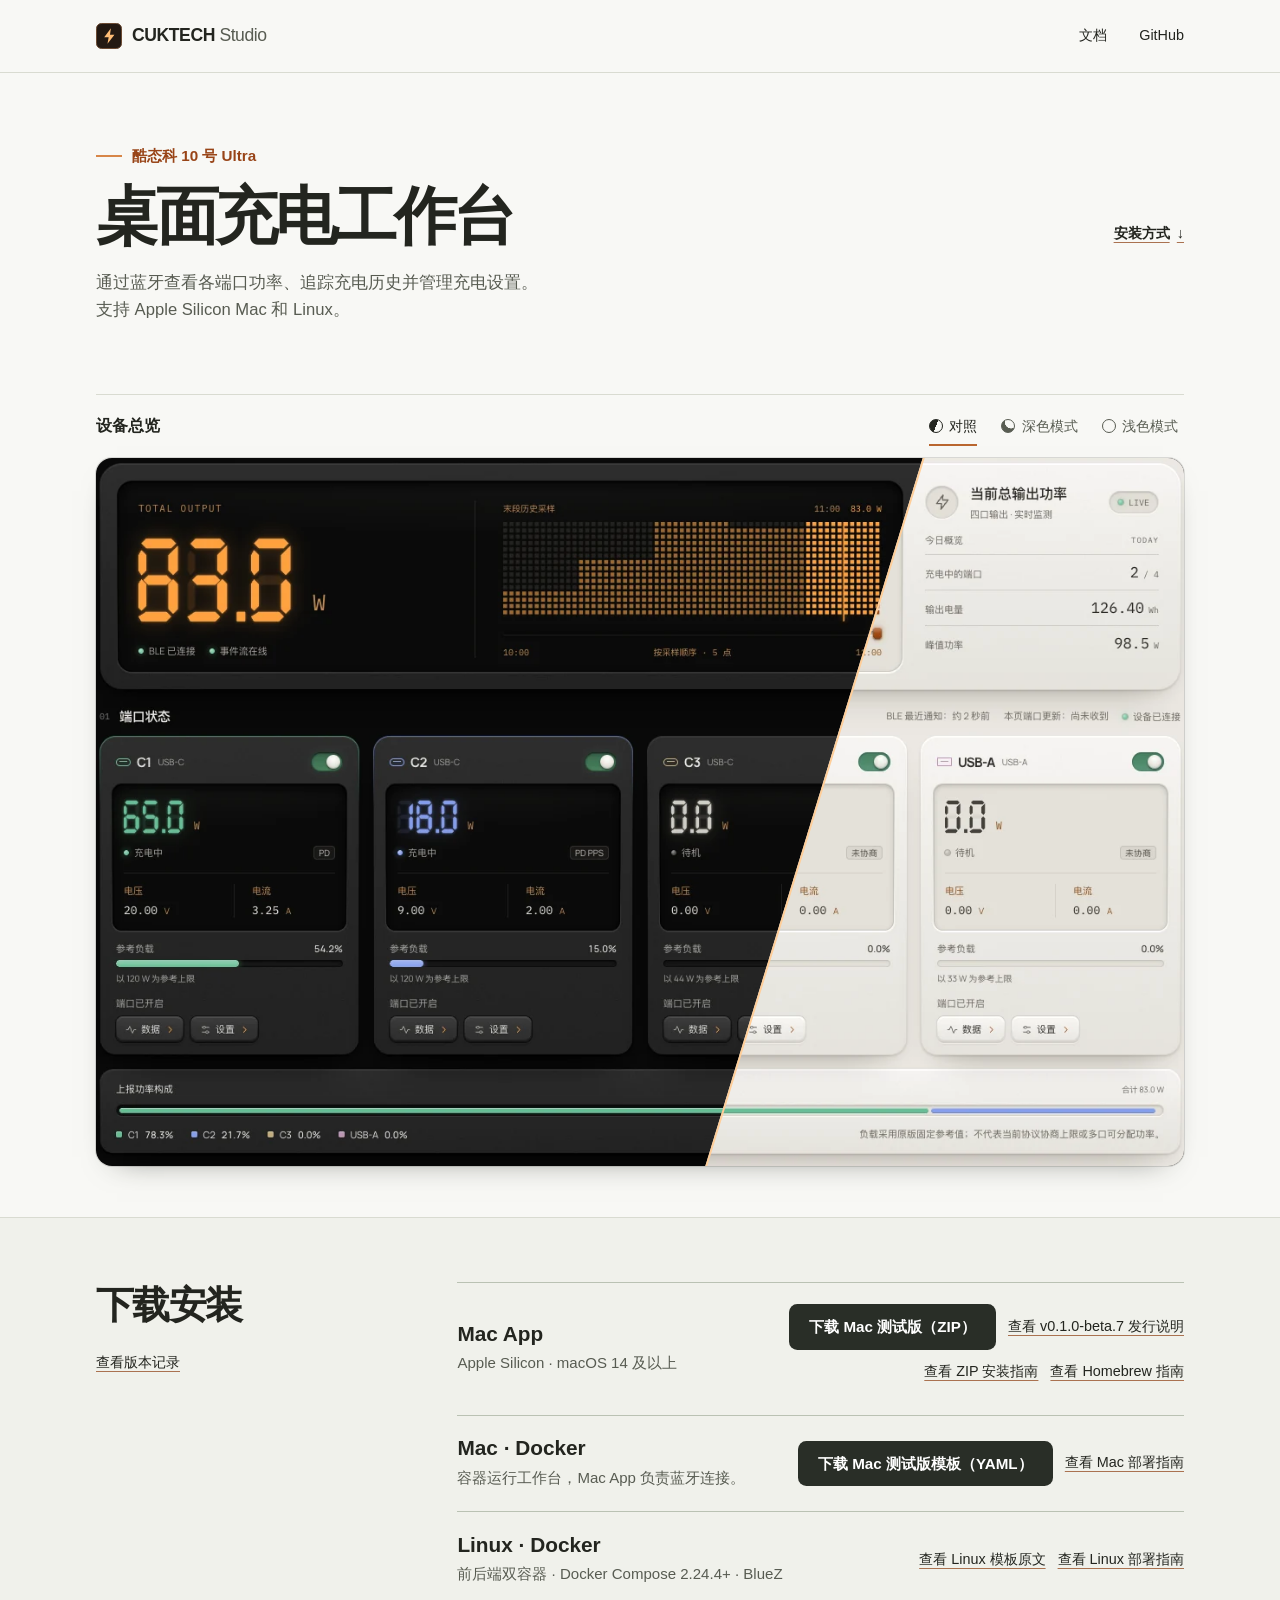
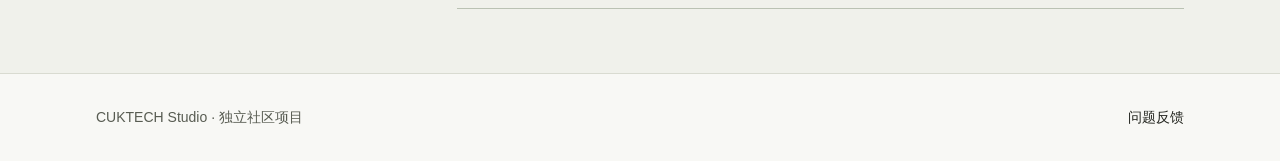
==== commit 6039ac44: "Distinguish file downloads from navigation on the homepage Agent: Codex Task: homepage-actions" ====
--- a/docs/index.html
+++ b/docs/index.html
@@ -8,7 +8,6 @@
   <title>CUKTECH Studio · 酷态科充电工作台</title>
   <link rel="icon" type="image/png" href="./assets/icon.png">
   <link rel="stylesheet" href="./assets/site.css">
-  <style>#mac-beta-release[hidden] { display: none; }</style>
 </head>
 <body class="home">
   <a class="skip-link" href="#main">跳至正文</a>
@@ -20,7 +19,6 @@
       <nav aria-label="主导航">
         <a href="./guide/index.html">文档</a>
         <a href="https://github.com/morty626/cuktech-studio-releases">GitHub</a>
-        <a class="nav-download" href="#downloads">安装方式</a>
       </nav>
     </div>
   </header>
@@ -34,7 +32,7 @@
           <p class="hero-description">通过蓝牙查看各端口功率、追踪充电历史并管理充电设置。<br>支持 Apple Silicon Mac 和 Linux。</p>
         </div>
         <div class="actions">
-          <a class="button solid" href="#downloads">下载</a>
+          <a class="text-link" href="#downloads">安装方式 <span aria-hidden="true">↓</span></a>
         </div>
       </div>
       <div class="stage container" id="preview">
@@ -44,8 +42,8 @@
             <span class="preview-title">设备总览</span>
             <div class="mode-picker">
               <label><input type="radio" name="appearance" value="compare" checked><span>对照</span></label>
-              <label><input type="radio" name="appearance" value="night"><span>黑夜</span></label>
-              <label><input type="radio" name="appearance" value="day"><span>白天</span></label>
+              <label><input type="radio" name="appearance" value="night"><span>深色模式</span></label>
+              <label><input type="radio" name="appearance" value="day"><span>浅色模式</span></label>
             </div>
           </div>
           <figure>
@@ -53,11 +51,6 @@
               <img src="./assets/workbench.webp" width="1256" height="818" alt="模拟充电读数：C1 输出 65 W，C2 输出 18 W，总输出 83 W。">
               <img class="day-view" src="./assets/workbench-day.webp" width="1256" height="818" alt="">
             </div>
-            <figcaption>
-              <span class="caption-compare">左侧黑夜 · 右侧白天</span>
-              <span class="caption-night">黑夜模式</span>
-              <span class="caption-day">白天模式</span>
-            </figcaption>
           </figure>
         </fieldset>
       </div>
@@ -74,37 +67,39 @@
             <div>
               <h3>Mac App</h3>
               <p>Apple Silicon · macOS 14 及以上</p>
-              <p id="mac-status" role="status">Mac 版本信息暂不可用，请查看 GitHub Releases。</p>
+              <p id="mac-status"><a class="text-link" href="https://github.com/morty626/cuktech-studio-releases/releases">查看 GitHub 发布页</a></p>
             </div>
             <div>
               <div id="mac-stable" hidden>
                 <div class="platform-actions">
-                  <a class="button solid" id="mac-stable-download"></a>
+                  <a class="button solid" id="mac-stable-download" download></a>
                   <a class="text-link" id="mac-stable-release">正式版说明</a>
                 </div>
               </div>
-              <div id="mac-beta"><div class="platform-actions">
-                <a class="button solid" id="mac-beta-download" href="https://github.com/morty626/cuktech-studio-releases/releases">前往 Releases 下载 Mac 版</a>
-                <a class="text-link" id="mac-beta-release" hidden>测试版说明</a>
-              </div></div>
+              <div id="mac-beta" hidden>
+                <div class="platform-actions">
+                  <a class="button solid" id="mac-beta-download" download></a>
+                  <a class="text-link" id="mac-beta-release">测试版说明</a>
+                </div>
+              </div>
               <div class="platform-actions">
-                <a class="text-link" href="./guide/index.html#mac">ZIP 安装与首次打开</a>
-                <a class="text-link" href="./guide/index.html#homebrew">Homebrew 安装</a>
+                <a class="text-link" href="./guide/index.html#mac">查看 ZIP 安装指南</a>
+                <a class="text-link" href="./guide/index.html#homebrew">查看 Homebrew 指南</a>
               </div>
             </div>
           </article>
           <article class="platform">
             <div><h3>Mac · Docker</h3><p>容器运行工作台，Mac App 负责蓝牙连接。</p></div>
             <div class="platform-actions">
-              <a class="button solid" href="./guide/index.html#mac-docker">查看 Mac 部署步骤</a>
-              <a class="text-link" href="./downloads/compose.mac.beta.yaml" download>下载 Mac 测试版模板</a>
+              <a class="button solid" href="./downloads/compose.mac.beta.yaml" download>下载 Mac 测试版模板（YAML）</a>
+              <a class="text-link" href="./guide/index.html#mac-docker">查看 Mac 部署指南</a>
             </div>
           </article>
           <article class="platform">
             <div><h3>Linux · Docker</h3><p>前后端双容器 · Docker Compose 2.24.4+ · BlueZ</p></div>
             <div class="platform-actions">
-              <a class="button solid" href="./guide/index.html#linux">查看 Linux 安装步骤</a>
-              <a class="text-link" href="https://raw.githubusercontent.com/morty626/cuktech-studio-releases/main/docker/compose.beta.yaml">获取测试版 Compose 模板</a>
+              <a class="text-link" id="linux-template" href="https://raw.githubusercontent.com/morty626/cuktech-studio-releases/main/docker/compose.beta.yaml">查看 Linux 模板原文</a>
+              <a class="text-link" href="./guide/index.html#linux">查看 Linux 部署指南</a>
             </div>
           </article>
         </div>
@@ -115,7 +110,6 @@
     <div class="container footer-inner">
       <p>CUKTECH Studio · 独立社区项目</p>
       <nav aria-label="项目链接">
-        <a href="https://github.com/morty626/cuktech-studio-releases">公开项目</a>
         <a href="https://github.com/morty626/cuktech-studio-releases/issues">问题反馈</a>
       </nav>
     </div>
@@ -188,11 +182,9 @@
         const release = document.getElementById(`mac-${channel}-release`);
         const label = channel === 'stable' ? '正式版' : '测试版';
         download.href = entry.mac_arm64.url;
-        download.textContent = `下载 Mac ${label}`;
+        download.textContent = `下载 Mac ${label}（ZIP）`;
         release.href = entry.release;
-        release.textContent = `v${entry.version} · ZIP`;
-        release.setAttribute('aria-label', `查看 Mac ${label} v${entry.version} 的 ZIP 发行说明`);
-        release.hidden = false;
+        release.textContent = `查看 v${entry.version} 发行说明`;
       }
 
       document.getElementById('mac-stable').hidden = !manifest.stable;
@@ -203,6 +195,18 @@
     }
 
     enhanceMacDownloads().catch(error => console.warn('Mac channel manifest:', error));
+
+    async function enableLinuxDownload() {
+      const link = document.getElementById('linux-template');
+      // GitHub serves the cross-origin template as inline text. A blob URL lets the browser save it.
+      const response = await fetch(link.href, { credentials: 'omit', cache: 'no-cache' });
+      if (!response.ok) throw new Error(`Template request failed: ${response.status}`);
+      link.href = URL.createObjectURL(await response.blob());
+      link.download = 'compose.yaml';
+      link.textContent = '下载 Linux 测试版模板（YAML）';
+      link.className = 'button solid';
+    }
+    enableLinuxDownload().catch(error => console.warn('Linux Compose template:', error));
   </script>
 </body>
 </html>
--- a/docs/assets/site.css
+++ b/docs/assets/site.css
@@ -208,14 +208,9 @@
   text-decoration: none;
 }
 
-.actions .button {
-  min-width: 7rem;
-  min-height: 3rem;
-  border-radius: 0.75rem;
-}
-
-.actions .button:active {
-  box-shadow: inset 0 2px 4px #0002;
+.actions .text-link {
+  gap: 0.45rem;
+  font-weight: 650;
 }
 
 .outline {
@@ -249,7 +244,7 @@
   white-space: nowrap;
 }
 
-.preview-header, .instrument figcaption {
+.preview-header {
   display: flex;
   align-items: center;
   justify-content: space-between;
@@ -346,15 +341,8 @@
   content: "";
 }
 
-.instrument:has(:checked:not([value="compare"])) .preview-screen::after,
-.instrument .caption-night, .instrument .caption-day,
-.instrument:has(:checked:not([value="compare"])) .caption-compare {
+.instrument:has(:checked:not([value="compare"])) .preview-screen::after {
   display: none;
-}
-
-.instrument:has([value="night"]:checked) .caption-night,
-.instrument:has([value="day"]:checked) .caption-day {
-  display: inline;
 }
 
 .day-view {
@@ -382,12 +370,6 @@
   width: 100%;
   height: auto;
   background: #101010;
-}
-
-.instrument figcaption {
-  padding: 0.85rem 0.1rem 0;
-  color: var(--muted);
-  font-size: 0.8125rem;
 }
 
 .install h2 {
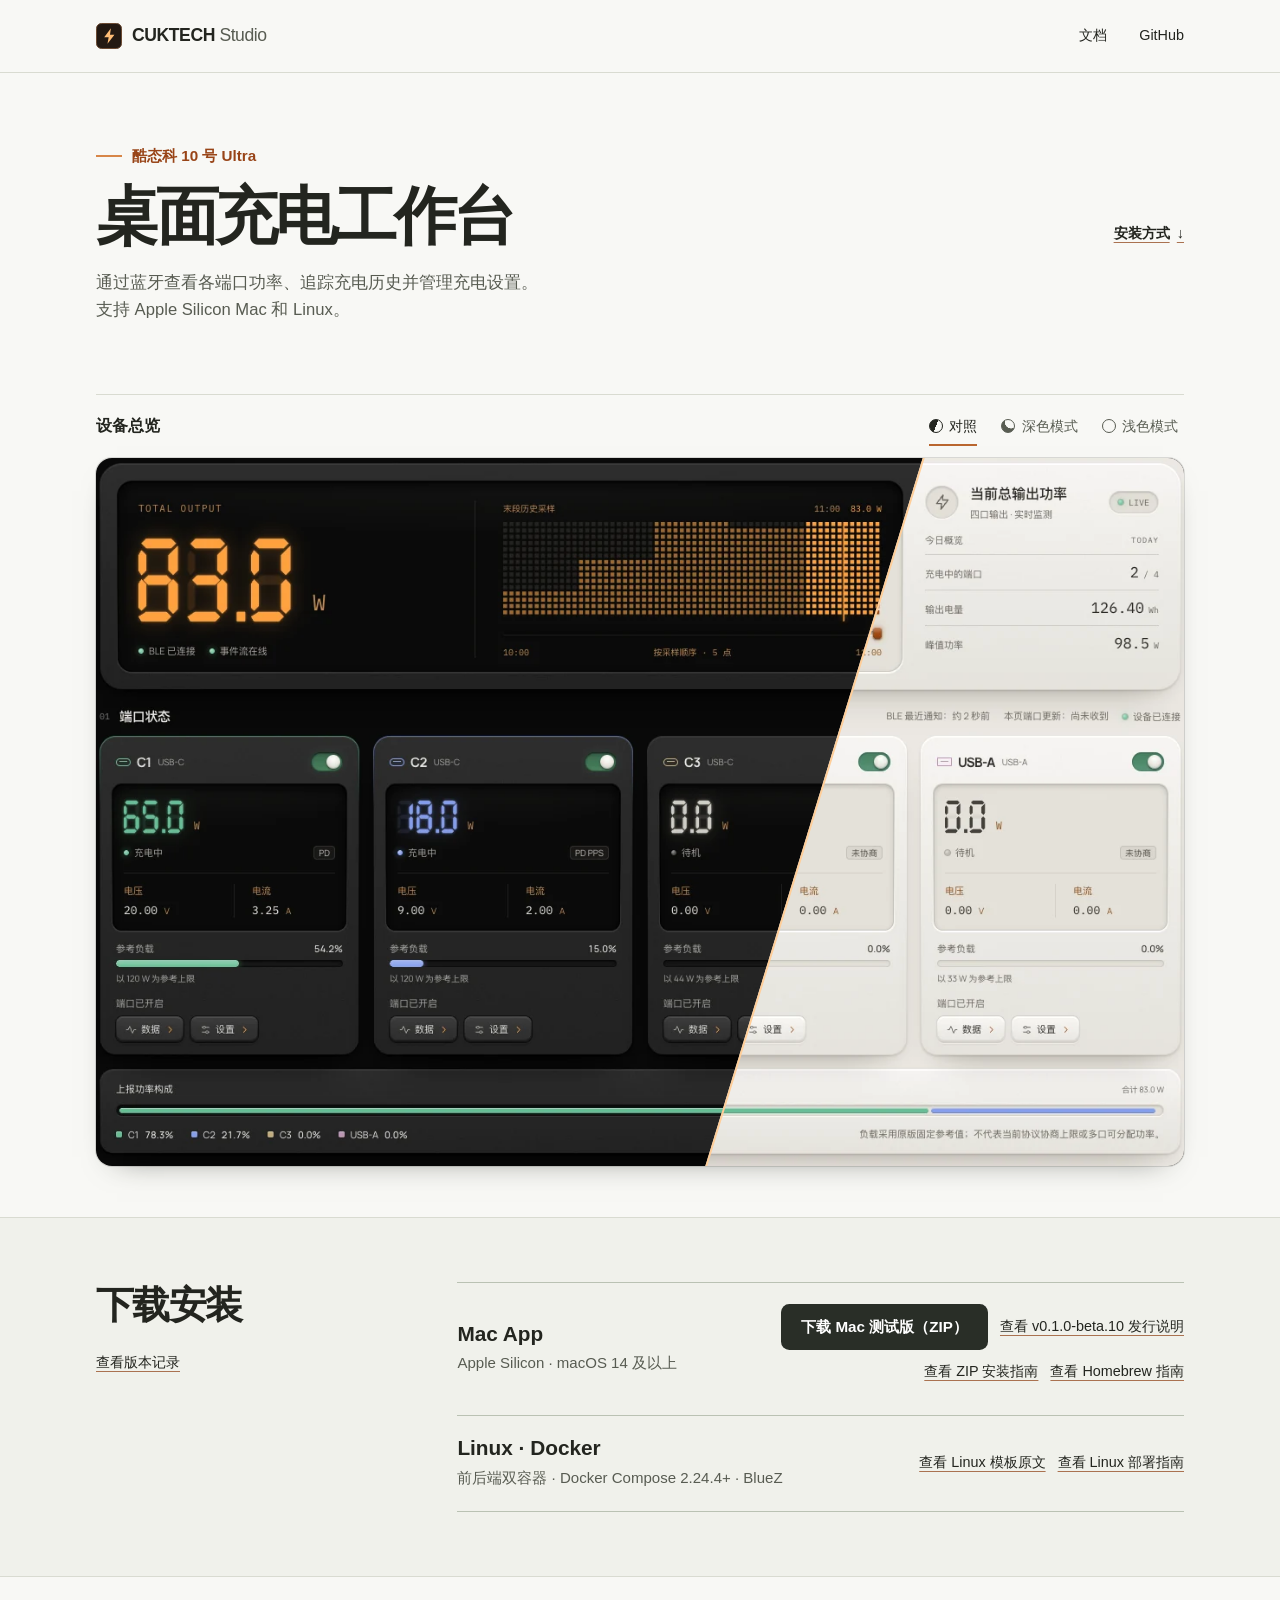
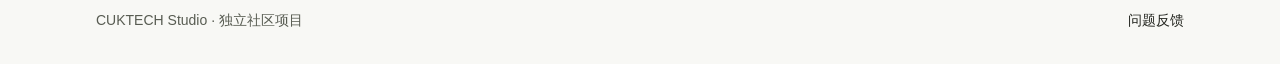
==== commit e93bbcbc: "Retire the public Mac Docker download and setup guide Agent: Codex Task: remove-mac-docker" ====
--- a/docs/index.html
+++ b/docs/index.html
@@ -89,13 +89,6 @@
             </div>
           </article>
           <article class="platform">
-            <div><h3>Mac · Docker</h3><p>容器运行工作台，Mac App 负责蓝牙连接。</p></div>
-            <div class="platform-actions">
-              <a class="button solid" href="./downloads/compose.mac.beta.yaml" download>下载 Mac 测试版模板（YAML）</a>
-              <a class="text-link" href="./guide/index.html#mac-docker">查看 Mac 部署指南</a>
-            </div>
-          </article>
-          <article class="platform">
             <div><h3>Linux · Docker</h3><p>前后端双容器 · Docker Compose 2.24.4+ · BlueZ</p></div>
             <div class="platform-actions">
               <a class="text-link" id="linux-template" href="https://raw.githubusercontent.com/morty626/cuktech-studio-releases/main/docker/compose.beta.yaml">查看 Linux 模板原文</a>
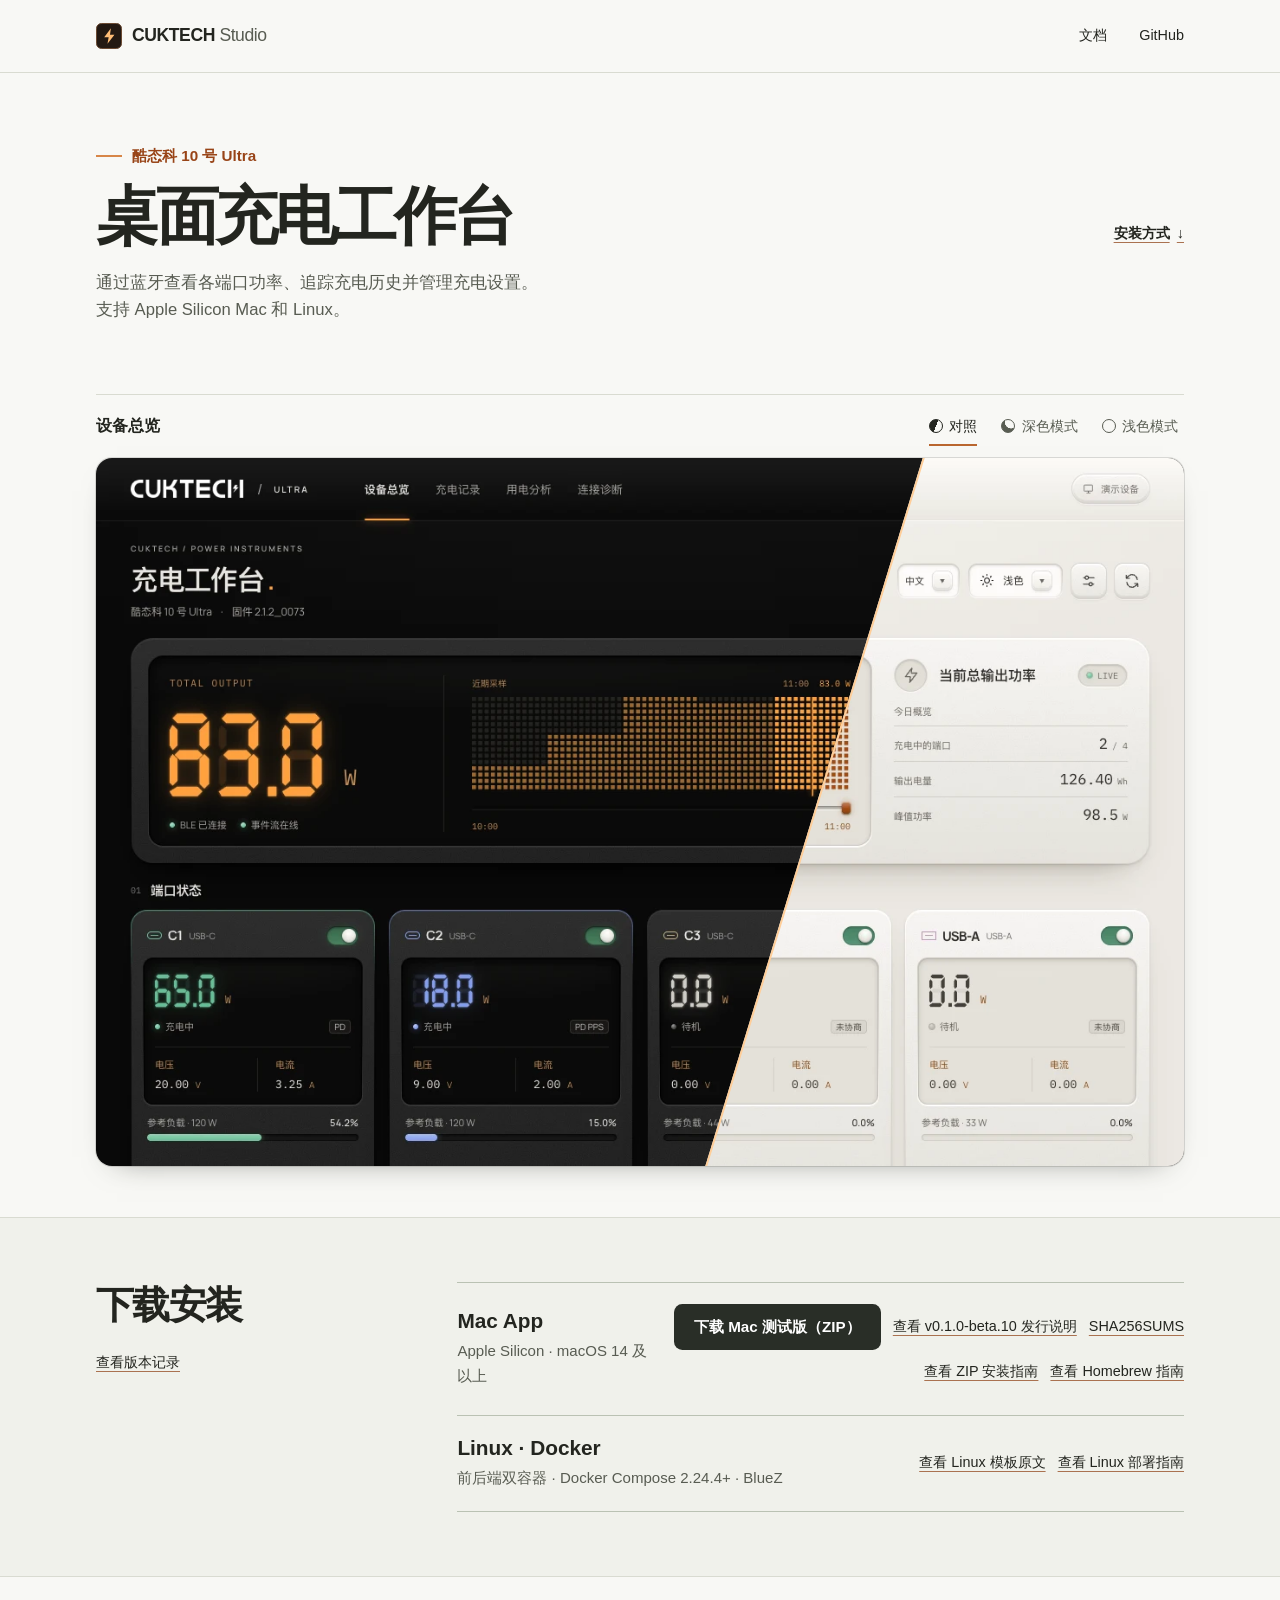
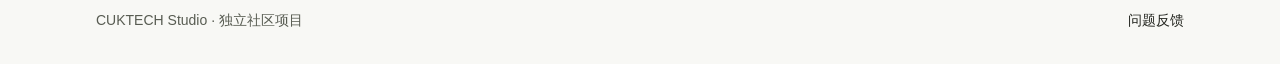
==== commit 8cd7c56c: "Refresh the workbench previews and link verified release downloads Agent: Codex Task: beta-11-releas" ====
--- a/docs/index.html
+++ b/docs/index.html
@@ -74,12 +74,14 @@
                 <div class="platform-actions">
                   <a class="button solid" id="mac-stable-download" download></a>
                   <a class="text-link" id="mac-stable-release">正式版说明</a>
+                  <a class="text-link" id="mac-stable-checksums">SHA256SUMS</a>
                 </div>
               </div>
               <div id="mac-beta" hidden>
                 <div class="platform-actions">
                   <a class="button solid" id="mac-beta-download" download></a>
                   <a class="text-link" id="mac-beta-release">测试版说明</a>
+                  <a class="text-link" id="mac-beta-checksums">SHA256SUMS</a>
                 </div>
               </div>
               <div class="platform-actions">
@@ -178,6 +180,8 @@
         download.textContent = `下载 Mac ${label}（ZIP）`;
         release.href = entry.release;
         release.textContent = `查看 v${entry.version} 发行说明`;
+        document.getElementById(`mac-${channel}-checksums`).href =
+          `${releaseOrigin}${releasePath}/download/v${entry.version}/SHA256SUMS`;
       }
 
       document.getElementById('mac-stable').hidden = !manifest.stable;
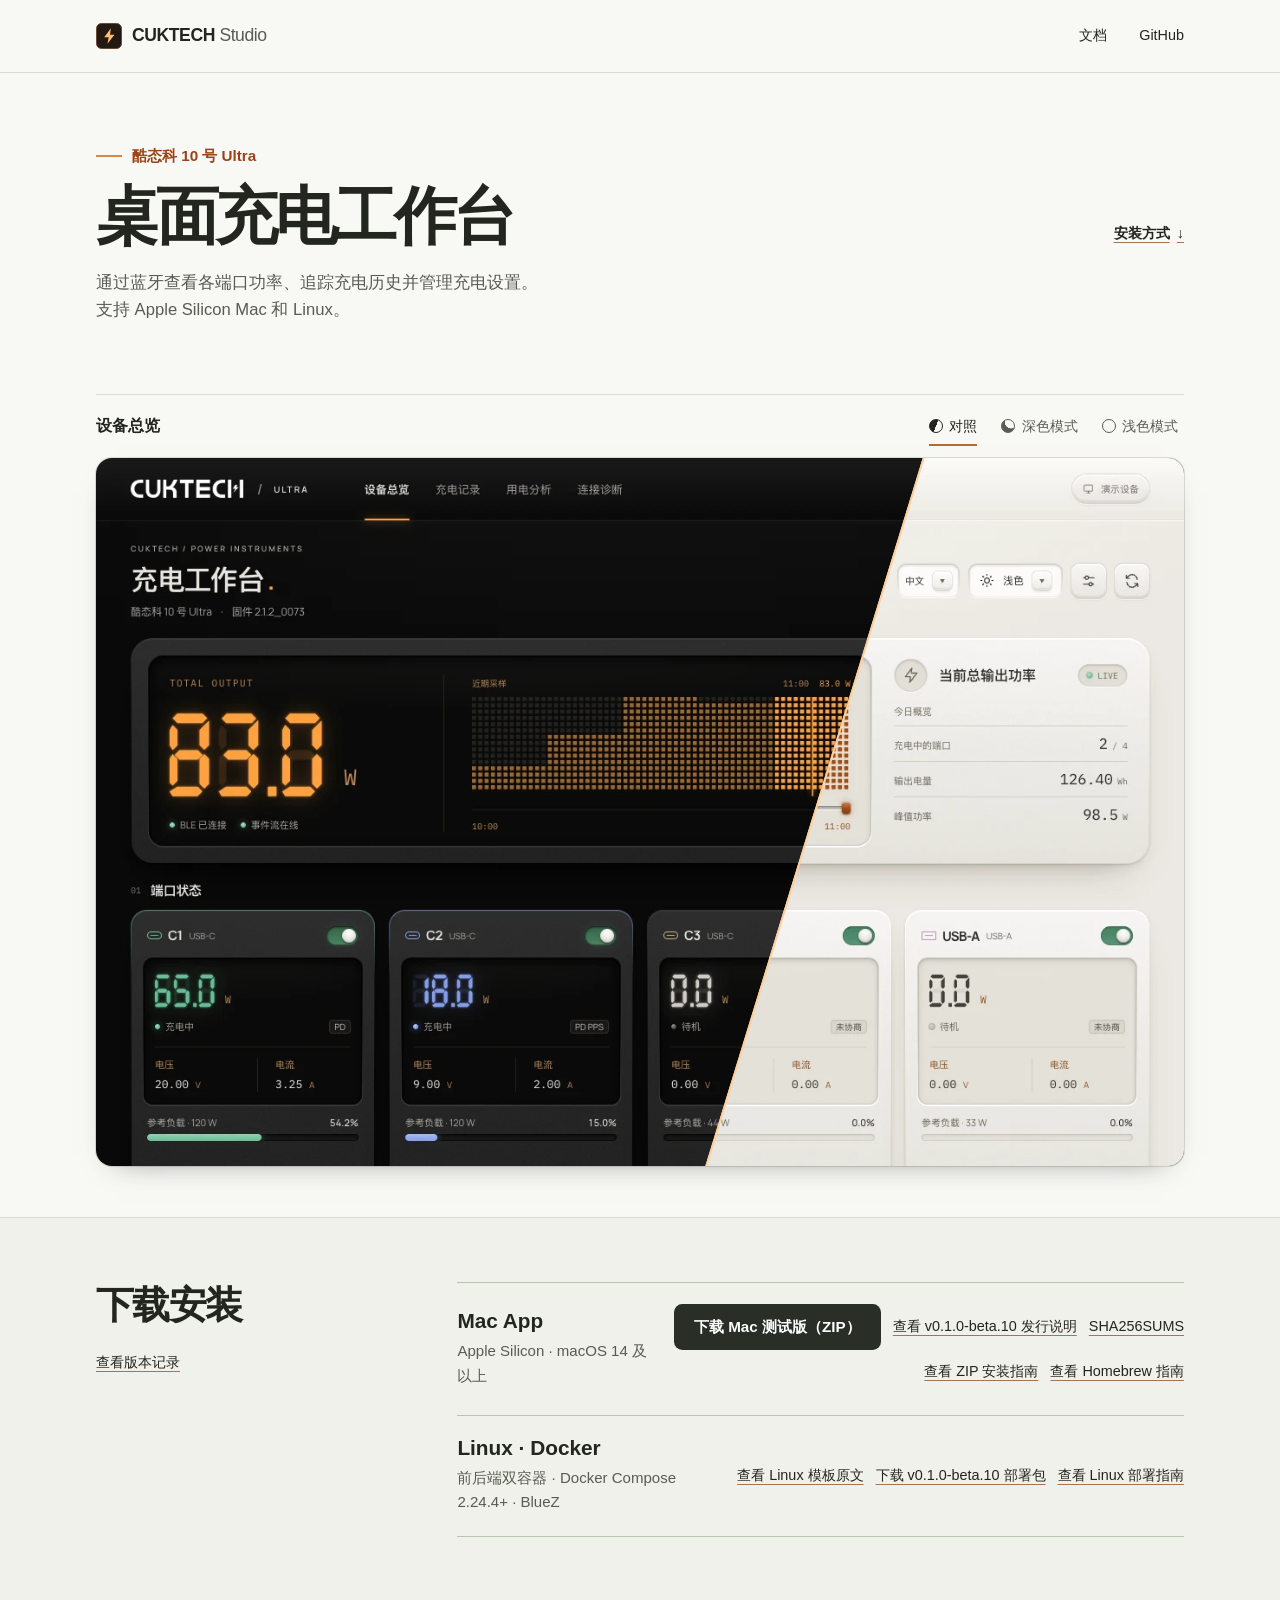
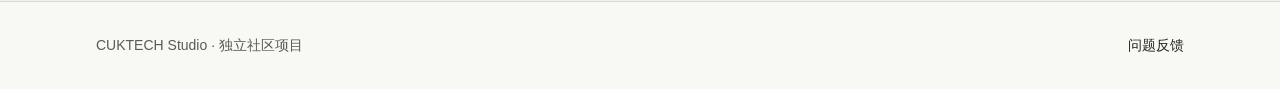
==== commit daa5104a: "Link the versioned Compose archive from the download section Agent: Codex Task: beta-11-release" ====
--- a/docs/index.html
+++ b/docs/index.html
@@ -94,6 +94,7 @@
             <div><h3>Linux · Docker</h3><p>前后端双容器 · Docker Compose 2.24.4+ · BlueZ</p></div>
             <div class="platform-actions">
               <a class="text-link" id="linux-template" href="https://raw.githubusercontent.com/morty626/cuktech-studio-releases/main/docker/compose.beta.yaml">查看 Linux 模板原文</a>
+              <a class="text-link" id="linux-bundle" hidden></a>
               <a class="text-link" href="./guide/index.html#linux">查看 Linux 部署指南</a>
             </div>
           </article>
@@ -189,6 +190,11 @@
       const first = document.getElementById(latest === manifest.beta ? 'mac-beta' : 'mac-stable');
       first.parentElement.prepend(first);
       document.getElementById('mac-status').hidden = true;
+      const bundle = document.getElementById('linux-bundle');
+      const tag = `v${latest.version}`;
+      bundle.href = `${releaseOrigin}${releasePath}/download/${tag}/CUKTECH-Studio-Compose-${tag}.tar.gz`;
+      bundle.textContent = `下载 ${tag} 部署包`;
+      bundle.hidden = false;
     }
 
     enhanceMacDownloads().catch(error => console.warn('Mac channel manifest:', error));
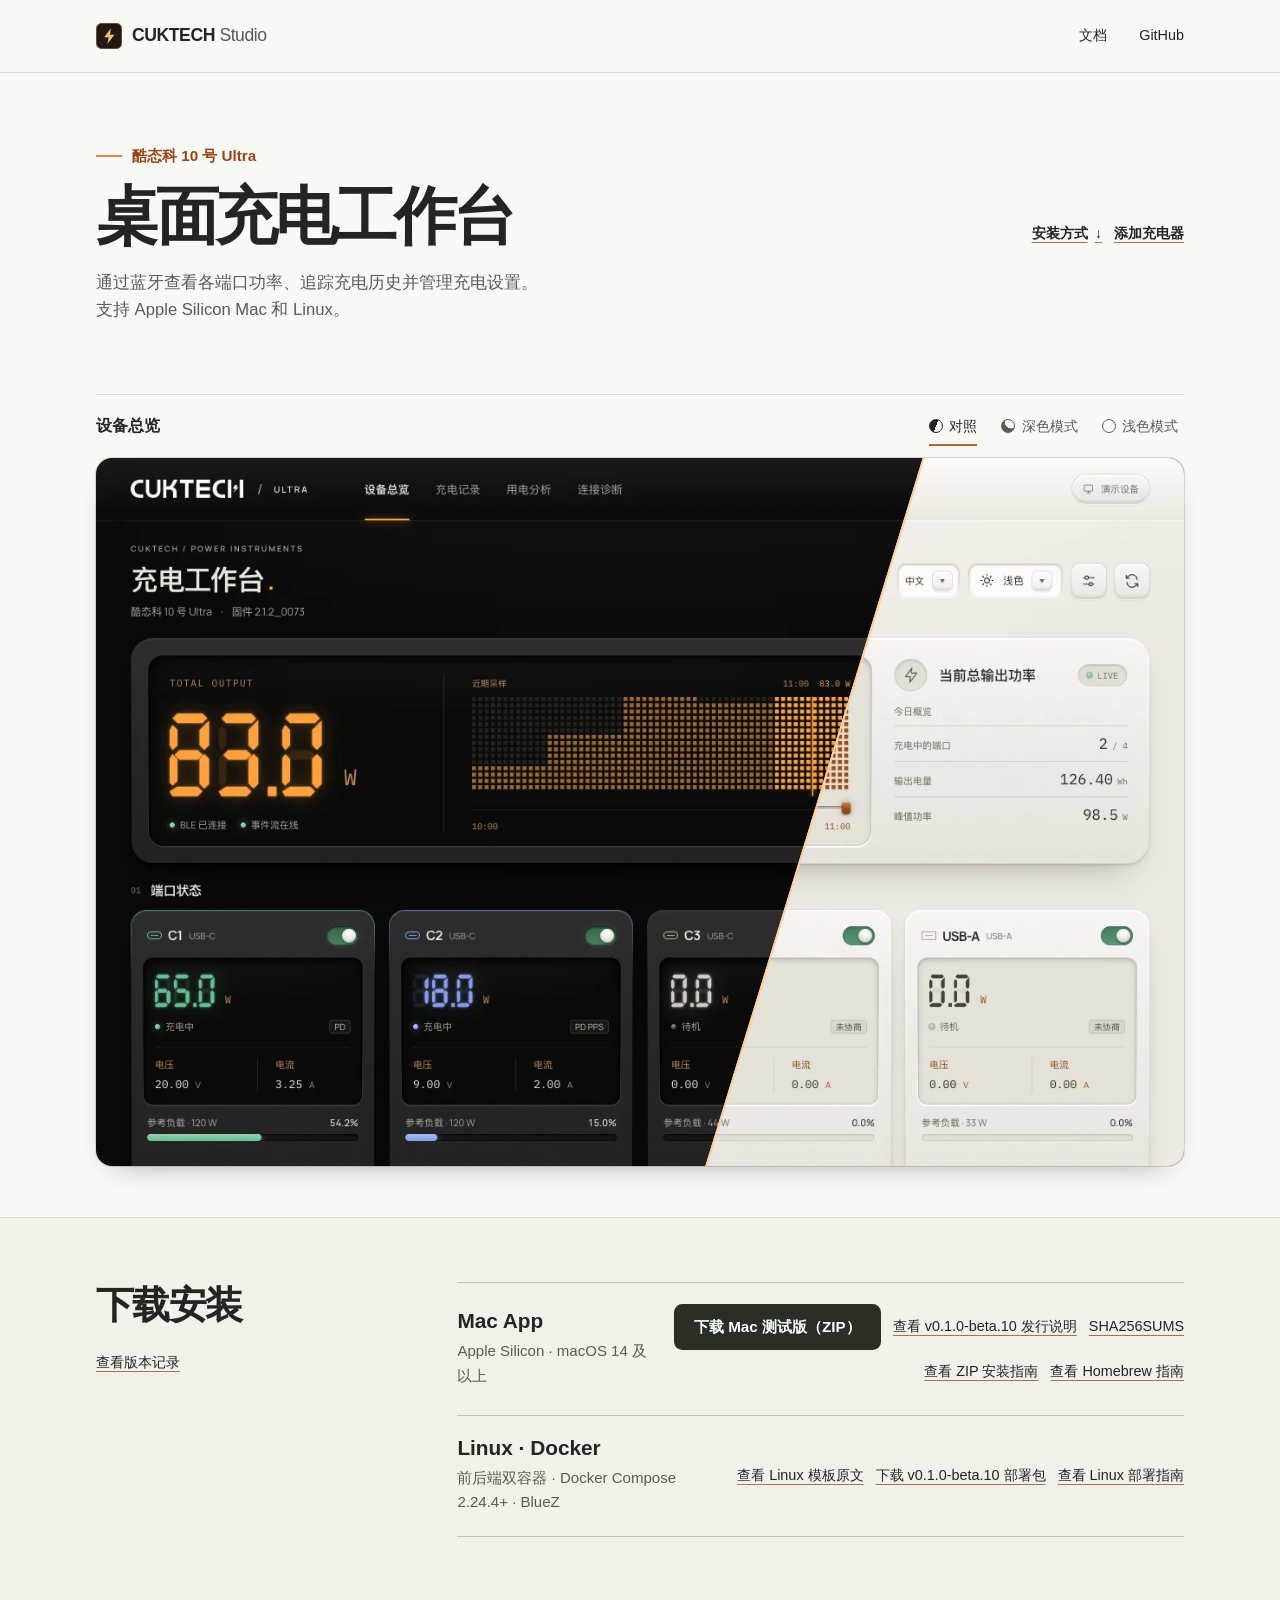
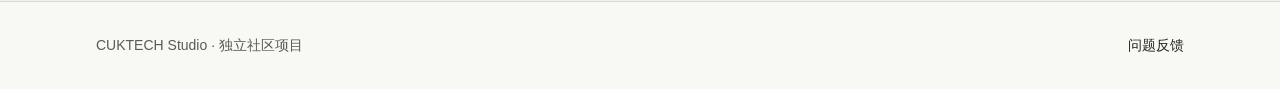
==== commit 825eb209: "Illustrate how to add a charger from Xiaomi Cloud Agent: Codex Task: add-charger-guide" ====
--- a/docs/index.html
+++ b/docs/index.html
@@ -33,6 +33,7 @@
         </div>
         <div class="actions">
           <a class="text-link" href="#downloads">安装方式 <span aria-hidden="true">↓</span></a>
+          <a class="text-link" href="./guide/#add-charger">添加充电器</a>
         </div>
       </div>
       <div class="stage container" id="preview">
--- a/docs/assets/site.css
+++ b/docs/assets/site.css
@@ -509,6 +509,10 @@
   margin-block-start: 0.35rem;
 }
 
+.charger-tutorial { margin-block-start: 1rem; }
+.charger-tutorial a { display: block; width: fit-content; max-width: 100%; }
+.charger-tutorial img { display: block; max-width: 100%; height: auto; }
+
 .guide code {
   font-family: "SFMono-Regular", Consolas, monospace;
   color: var(--accent);
